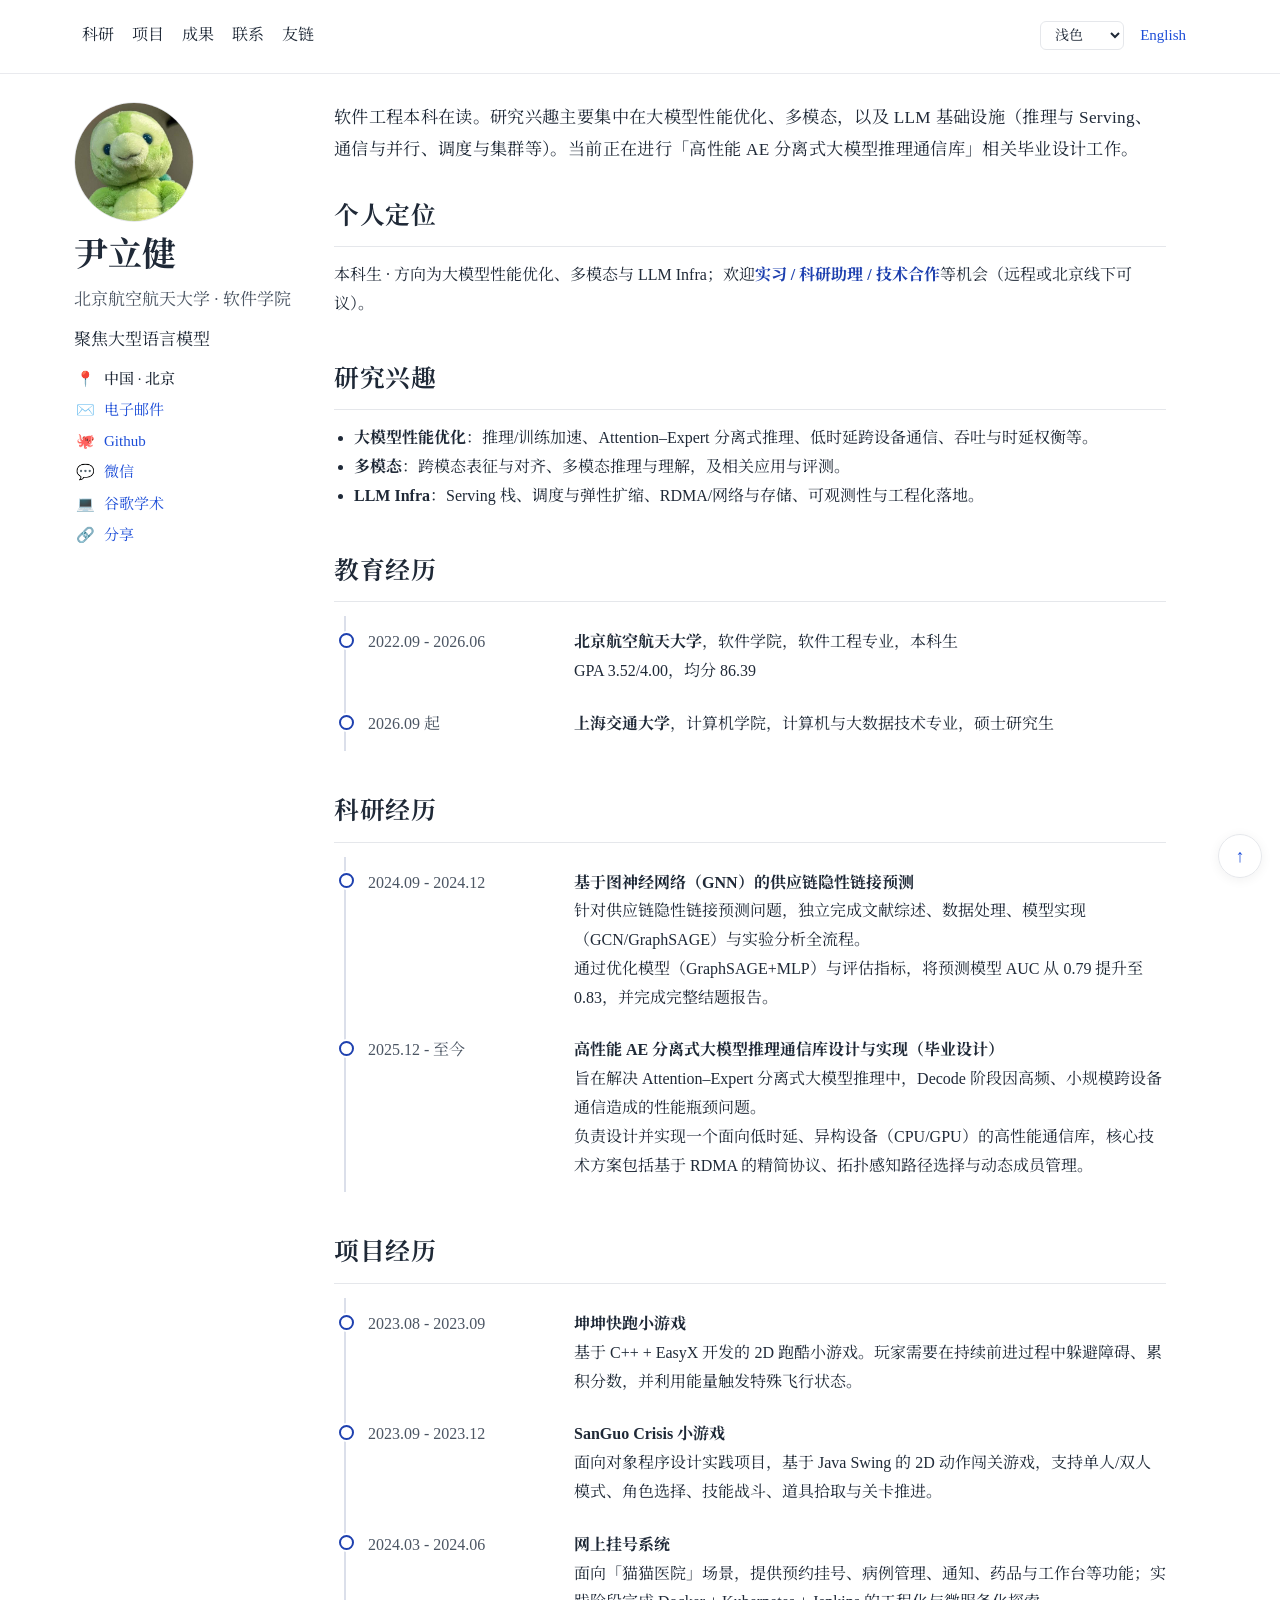
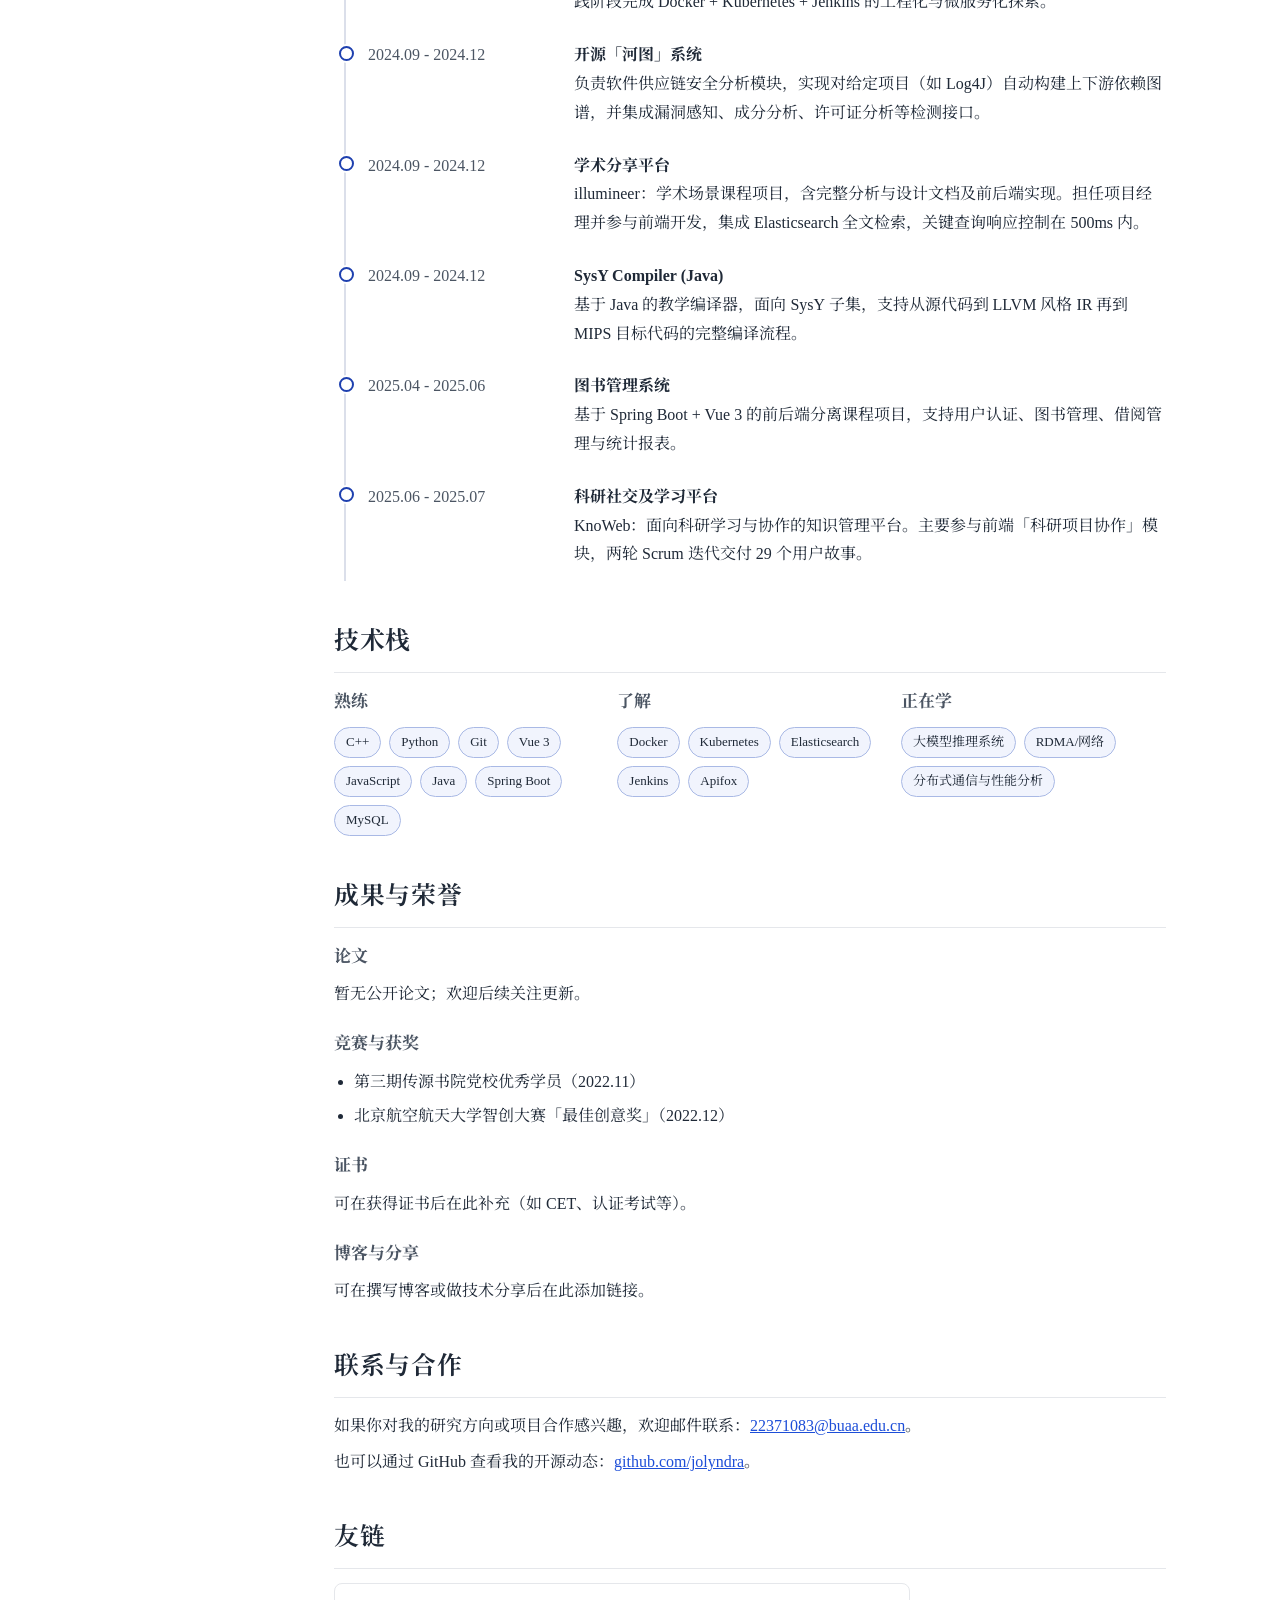
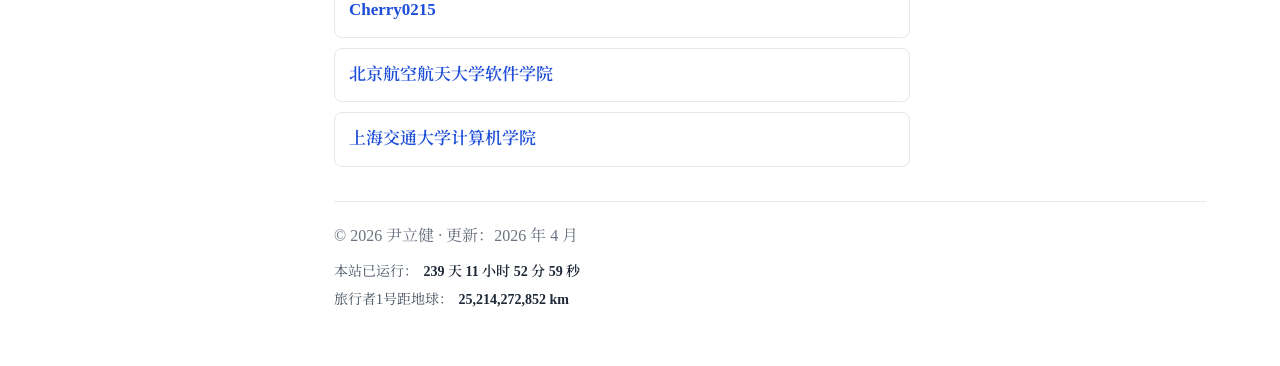
==== index.html @ 2c522f7e "hh" ====
﻿<!doctype html>
<html lang="zh-CN">
  <head>
    <meta charset="UTF-8" />
    <meta name="viewport" content="width=device-width, initial-scale=1.0" />
    <meta name="theme-color" content="#ffffff" id="meta-theme-color" />
    <meta
      name="description"
      content="北京航空航天大学软件学院本科生；研究方向为大模型性能优化、多模态与 LLM 基础设施（推理与 Serving、通信与并行等）。"
      id="meta-description"
    />
    <meta property="og:type" content="website" />
    <meta property="og:title" content="jolyndra · 尹立健" id="meta-og-title" />
    <meta
      property="og:description"
      content="北京航空航天大学软件学院本科生；研究方向为大模型性能优化、多模态与 LLM 基础设施（推理与 Serving、通信与并行等）。"
      id="meta-og-description"
    />
    <meta property="og:url" content="https://jolyndra.github.io/" id="meta-og-url" />
    <meta property="og:image" content="https://jolyndra.github.io/avatar.jpg" id="meta-og-image" />
    <meta property="og:locale" content="zh_CN" id="meta-og-locale" />
    <meta name="twitter:card" content="summary_large_image" />
    <meta name="twitter:title" content="jolyndra · 尹立健" id="meta-twitter-title" />
    <meta
      name="twitter:description"
      content="北京航空航天大学软件学院本科生；研究方向为大模型性能优化、多模态与 LLM 基础设施（推理与 Serving、通信与并行等）。"
      id="meta-twitter-description"
    />
    <meta name="twitter:image" content="https://jolyndra.github.io/avatar.jpg" id="meta-twitter-image" />
    <link rel="canonical" href="https://jolyndra.github.io/" id="link-canonical" />
    <title>jolyndra</title>
    <link rel="preconnect" href="https://fonts.googleapis.com" />
    <link rel="preconnect" href="https://fonts.gstatic.com" crossorigin />
    <link rel="preload" href="./avatar.jpg" as="image" fetchpriority="high" />
    <link rel="icon" href="./favicon.svg" type="image/svg+xml" sizes="any" />
    <link rel="icon" href="./avatar.jpg" type="image/jpeg" />
    <link rel="apple-touch-icon" href="./avatar.jpg" />
    <link
      rel="stylesheet"
      href="https://fonts.googleapis.com/css2?family=Noto+Serif+SC:wght@400;600;700&display=swap"
    />
    <link rel="stylesheet" href="./styles.css" />
    <script>
      try {
        var th = localStorage.getItem("theme");
        var PAL = ["sakura", "midnight", "amber"];
        if (PAL.indexOf(th) >= 0) {
          document.documentElement.setAttribute("data-palette", th);
        } else if (th === "dark") {
          document.documentElement.setAttribute("data-theme", "dark");
        } else if (th === "light") {
          /* 显式浅色 */
        } else if (th === null || th === "") {
          if (window.matchMedia("(prefers-color-scheme: dark)").matches) {
            document.documentElement.setAttribute("data-theme", "dark");
          }
        }
      } catch (e) {}
    </script>
  </head>
  <body
    data-site-base="https://jolyndra.github.io"
    data-plausible-domain=""
    data-site-launch="2026-04-11T00:00:00+08:00"
    data-voyager-ref-ms="1735689600000"
    data-voyager-ref-km="24180000000"
    data-voyager-rate-kms="17"
  >
    <a class="skip-link" href="#main-content" id="skip-link" data-i18n="a11y.skip_to_content">跳至主内容</a>
    <div class="top-nav-wrap">
      <div class="top-nav-inner">
        <header class="top-nav" role="navigation" aria-label="页面导航">
          <nav class="quick-nav" aria-label="快速跳转">
            <a href="#section-research" data-i18n="nav.research">科研</a>
            <a href="#section-projects" data-i18n="nav.projects">项目</a>
            <a href="#section-achievements" data-i18n="nav.achievements">成果</a>
            <a href="#contact" data-i18n="nav.contact">联系</a>
            <a href="#section-friends" data-i18n="nav.friends">友链</a>
          </nav>
          <div class="toolbar-cluster" role="toolbar" aria-label="站点设置">
            <select id="theme-select" class="toolbar-select" aria-label="主题">
              <option value="light" data-i18n="toolbar.theme_light">浅色</option>
              <option value="dark" data-i18n="toolbar.theme_dark">暗色</option>
              <option value="sakura" data-i18n="toolbar.theme_sakura">樱花粉</option>
              <option value="midnight" data-i18n="toolbar.theme_midnight">午夜蓝</option>
              <option value="amber" data-i18n="toolbar.theme_amber">琥珀</option>
            </select>
            <button type="button" class="toolbar-btn toolbar-btn-lang" id="lang-toggle" data-i18n="toolbar.lang_switch">English</button>
          </div>
        </header>
      </div>
    </div>

    <div class="container">
      <div class="page-layout">
        <aside class="sidebar" aria-label="个人信息">
          <img
            class="profile-avatar"
            src="./avatar.jpg"
            width="120"
            height="120"
            alt=""
            decoding="async"
            fetchpriority="high"
          />
          <div class="profile-body">
            <h1 class="profile-name" data-i18n="profile.name">尹立健</h1>
            <p class="profile-school" data-i18n="profile.school">北京航空航天大学 · 软件学院</p>
            <p class="profile-focus" data-i18n="profile.focus">聚焦大型语言模型</p>
            <ul class="profile-meta" aria-label="地址与联系方式">
              <li class="profile-meta-row">
                <span class="profile-meta-icon" aria-hidden="true">📍</span>
                <span class="profile-meta-value" data-i18n="profile.location">中国 · 北京</span>
              </li>
              <li class="profile-meta-row">
                <span class="profile-meta-icon" aria-hidden="true">✉️</span>
                <a class="profile-meta-value" href="mailto:22371083@buaa.edu.cn" data-i18n="link.email">电子邮件</a>
              </li>
              <li class="profile-meta-row">
                <span class="profile-meta-icon" aria-hidden="true">🐙</span>
                <a class="profile-meta-value" href="https://github.com/jolyndra" target="_blank" rel="noreferrer" data-i18n="link.github">Github</a>
              </li>
              <li class="profile-meta-row">
                <span class="profile-meta-icon" aria-hidden="true">💬</span>
                <button type="button" class="profile-meta-value profile-meta-btn" id="wechat-open" data-i18n="link.wechat">
                  微信
                </button>
              </li>
              <li class="profile-meta-row">
                <span class="profile-meta-icon" aria-hidden="true">💻</span>
                <a class="profile-meta-value" href="https://scholar.google.com" target="_blank" rel="noreferrer" data-i18n="link.scholar">谷歌学术</a>
              </li>
              <li class="profile-meta-row">
                <span class="profile-meta-icon" aria-hidden="true">🔗</span>
                <button type="button" class="profile-meta-value profile-meta-btn" id="share-open" data-i18n="link.share">
                  分享
                </button>
              </li>
            </ul>
          </div>
        </aside>

        <div class="content">
          <p class="intro" data-i18n="intro">软件工程本科在读。研究兴趣主要集中在大模型性能优化、多模态，以及 LLM 基础设施（推理与 Serving、通信与并行、调度与集群等）。当前正在进行「高性能 AE 分离式大模型推理通信库」相关毕业设计工作。</p>

          <main id="main-content" tabindex="-1">
            <section class="section-positioning" aria-labelledby="positioning-heading" id="section-positioning">
              <h2 id="positioning-heading" data-i18n="sec.positioning">个人定位</h2>
              <p class="positioning-line" data-i18n-html="positioning.line">本科生 · 方向为大模型性能优化、多模态与 LLM Infra；欢迎<strong>实习 / 科研助理 / 技术合作</strong>等机会（远程或北京线下可议）。</p>
            </section>

            <section id="section-interests">
              <h2 data-i18n="sec.interests">研究兴趣</h2>
              <ul>
                <li data-i18n-html="interest.1"><strong>大模型性能优化</strong>：推理/训练加速、Attention–Expert 分离式推理、低时延跨设备通信、吞吐与时延权衡等。</li>
                <li data-i18n-html="interest.2"><strong>多模态</strong>：跨模态表征与对齐、多模态推理与理解，及相关应用与评测。</li>
                <li data-i18n-html="interest.3"><strong>LLM Infra</strong>：Serving 栈、调度与弹性扩缩、RDMA/网络与存储、可观测性与工程化落地。</li>
              </ul>
            </section>

            <section id="section-education">
              <h2 data-i18n="sec.education">教育经历</h2>
              <ul class="timeline">
                <li>
                  <span class="time" data-i18n="time.edu">2022.09 - 2026.06</span>
                  <div data-i18n-html="edu.1"><strong>北京航空航天大学</strong>，软件学院，软件工程专业，本科生<br />GPA 3.52/4.00，均分 86.39</div>
                </li>
                <li>
                  <span class="time" data-i18n="time.edu2">2026.09 起</span>
                  <div data-i18n-html="edu.2"><strong>上海交通大学</strong>，计算机学院，计算机与大数据技术专业，硕士研究生</div>
                </li>
              </ul>
            </section>

            <section id="section-research">
              <h2 data-i18n="sec.research">科研经历</h2>
              <ul class="timeline">
                <li>
                  <span class="time" data-i18n="time.r1">2024.09 - 2024.12</span>
                  <div data-i18n-html="res.1"><strong>基于图神经网络（GNN）的供应链隐性链接预测</strong><br />针对供应链隐性链接预测问题，独立完成文献综述、数据处理、模型实现（GCN/GraphSAGE）与实验分析全流程。<br />通过优化模型（GraphSAGE+MLP）与评估指标，将预测模型 AUC 从 0.79 提升至 0.83，并完成完整结题报告。</div>
                </li>
                <li>
                  <span class="time" data-i18n="time.r2">2025.12 - 至今</span>
                  <div data-i18n-html="res.2"><strong>高性能 AE 分离式大模型推理通信库设计与实现（毕业设计）</strong><br />旨在解决 Attention–Expert 分离式大模型推理中，Decode 阶段因高频、小规模跨设备通信造成的性能瓶颈问题。<br />负责设计并实现一个面向低时延、异构设备（CPU/GPU）的高性能通信库，核心技术方案包括基于 RDMA 的精简协议、拓扑感知路径选择与动态成员管理。</div>
                </li>
              </ul>
            </section>

            <section id="section-projects">
              <h2 data-i18n="sec.projects">项目经历</h2>
              <ul class="timeline">
                <li><span class="time" data-i18n="time.p1">2023.08 - 2023.09</span><div data-i18n-html="proj.1"><strong>坤坤快跑小游戏</strong><br />基于 C++ + EasyX 开发的 2D 跑酷小游戏。玩家需要在持续前进过程中躲避障碍、累积分数，并利用能量触发特殊飞行状态。</div></li>
                <li><span class="time" data-i18n="time.p2">2023.09 - 2023.12</span><div data-i18n-html="proj.2"><strong>SanGuo Crisis 小游戏</strong><br />面向对象程序设计实践项目，基于 Java Swing 的 2D 动作闯关游戏，支持单人/双人模式、角色选择、技能战斗、道具拾取与关卡推进。</div></li>
                <li><span class="time" data-i18n="time.p3">2024.03 - 2024.06</span><div data-i18n-html="proj.3"><strong>网上挂号系统</strong><br />面向「猫猫医院」场景，提供预约挂号、病例管理、通知、药品与工作台等功能；实践阶段完成 Docker + Kubernetes + Jenkins 的工程化与微服务化探索。</div></li>
                <li><span class="time" data-i18n="time.p4">2024.09 - 2024.12</span><div data-i18n-html="proj.4"><strong>开源「河图」系统</strong><br />负责软件供应链安全分析模块，实现对给定项目（如 Log4J）自动构建上下游依赖图谱，并集成漏洞感知、成分分析、许可证分析等检测接口。</div></li>
                <li><span class="time" data-i18n="time.p5">2024.09 - 2024.12</span><div data-i18n-html="proj.5"><strong>学术分享平台</strong><br />illumineer：学术场景课程项目，含完整分析与设计文档及前后端实现。担任项目经理并参与前端开发，集成 Elasticsearch 全文检索，关键查询响应控制在 500ms 内。</div></li>
                <li><span class="time" data-i18n="time.p6">2024.09 - 2024.12</span><div data-i18n-html="proj.6"><strong>SysY Compiler (Java)</strong><br />基于 Java 的教学编译器，面向 SysY 子集，支持从源代码到 LLVM 风格 IR 再到 MIPS 目标代码的完整编译流程。</div></li>
                <li><span class="time" data-i18n="time.p7">2025.04 - 2025.06</span><div data-i18n-html="proj.7"><strong>图书管理系统</strong><br />基于 Spring Boot + Vue 3 的前后端分离课程项目，支持用户认证、图书管理、借阅管理与统计报表。</div></li>
                <li><span class="time" data-i18n="time.p8">2025.06 - 2025.07</span><div data-i18n-html="proj.8"><strong>科研社交及学习平台</strong><br />KnoWeb：面向科研学习与协作的知识管理平台。主要参与前端「科研项目协作」模块，两轮 Scrum 迭代交付 29 个用户故事。</div></li>
              </ul>
            </section>

            <section class="section-skills" id="section-skills">
              <h2 data-i18n="sec.skills">技术栈</h2>
              <div class="skill-groups">
                <div class="skill-group"><h3 data-i18n="skill.tier.proficient">熟练</h3><p class="skill-items" data-i18n="skill.proficient">C++、Python、Git、Vue 3、JavaScript、Java、Spring Boot、MySQL</p></div>
                <div class="skill-group"><h3 data-i18n="skill.tier.familiar">了解</h3><p class="skill-items" data-i18n="skill.familiar">Docker、Kubernetes、Elasticsearch、Jenkins、Apifox</p></div>
                <div class="skill-group"><h3 data-i18n="skill.tier.learning">正在学</h3><p class="skill-items" data-i18n="skill.learning">大模型推理系统、RDMA/网络、分布式通信与性能分析</p></div>
              </div>
            </section>

            <section class="section-achievements" id="section-achievements">
              <h2 data-i18n="sec.achievements">成果与荣誉</h2>
              <div class="ach-block"><h3 data-i18n="ach.sub.papers">论文</h3><p data-i18n="ach.papers">暂无公开论文；欢迎后续关注更新。</p></div>
              <div class="ach-block">
                <h3 data-i18n="ach.sub.awards">竞赛与获奖</h3>
                <ul class="ach-list">
                  <li data-i18n="ach.award.1">第三期传源书院党校优秀学员（2022.11）</li>
                  <li data-i18n="ach.award.2">北京航空航天大学智创大赛「最佳创意奖」（2022.12）</li>
                </ul>
              </div>
              <div class="ach-block"><h3 data-i18n="ach.sub.certs">证书</h3><p data-i18n="ach.certs">可在获得证书后在此补充（如 CET、认证考试等）。</p></div>
              <div class="ach-block"><h3 data-i18n="ach.sub.more">博客与分享</h3><p data-i18n="ach.more">可在撰写博客或做技术分享后在此添加链接。</p></div>
            </section>

            <section id="contact">
              <h2 data-i18n="sec.contact">联系与合作</h2>
              <p data-i18n-html="contact.1">如果你对我的研究方向或项目合作感兴趣，欢迎邮件联系：<a href="mailto:22371083@buaa.edu.cn">22371083@buaa.edu.cn</a>。</p>
              <p data-i18n-html="contact.2">也可以通过 GitHub 查看我的开源动态：<a href="https://github.com/jolyndra" target="_blank" rel="noreferrer">github.com/jolyndra</a>。</p>
            </section>

            <section id="section-friends" class="section-friends" aria-labelledby="friends-heading">
              <h2 id="friends-heading" data-i18n="sec.friends">友链</h2>
              <ul class="friend-links">
                <li>
                  <a
                    class="friend-card"
                    href="https://github.com/Cherrybo0215"
                    target="_blank"
                    rel="noopener noreferrer"
                  >
                    <span class="friend-card-name" data-i18n="friend.cherry.name">Cherry0215</span>
                  </a>
                </li>
                <li>
                  <a
                    class="friend-card"
                    href="https://soft.buaa.edu.cn/"
                    target="_blank"
                    rel="noopener noreferrer"
                  >
                    <span class="friend-card-name" data-i18n="friend.buaa_soft.name">北京航空航天大学软件学院</span>
                  </a>
                </li>
                <li>
                  <a
                    class="friend-card"
                    href="https://www.cs.sjtu.edu.cn/"
                    target="_blank"
                    rel="noopener noreferrer"
                  >
                    <span class="friend-card-name" data-i18n="friend.sjtu_cs.name">上海交通大学计算机学院</span>
                  </a>
                </li>
              </ul>
            </section>
          </main>

          <footer>
            <p>© <span id="year"></span> <span class="footer-meta" data-i18n-html="footer.rights">尹立健 · 更新：2026 年 4 月</span></p>
            <p class="site-stats" aria-label="站点统计">
              <span class="site-stats-line">
                <span data-i18n="stats.uptime_label">本站已运行</span>
                <strong id="stat-uptime">—</strong>
              </span>
            </p>
            <p class="site-stats site-stats--voyager" aria-label="旅行者1号距离">
              <span class="site-stats-line">
                <span data-i18n="stats.voyager_label">旅行者1号距地球：</span>
                <strong id="stat-voyager">—</strong>
              </span>
            </p>
          </footer>
        </div>
      </div>
    </div>

    <dialog class="share-image-dialog" id="share-image-dialog" aria-labelledby="share-image-dialog-title">
      <div class="share-image-dialog-inner">
        <h2 id="share-image-dialog-title" class="share-image-dialog-title" data-i18n="share.modal_title">分享</h2>
        <p class="share-image-loading" id="share-image-loading" data-i18n="share.generating">正在生成图片…</p>
        <img id="share-image-preview" class="share-image-preview" alt="" width="900" height="520" hidden />
        <canvas id="share-image-canvas" width="900" height="520" hidden aria-hidden="true"></canvas>
        <p class="share-image-error" id="share-image-error" role="alert" hidden></p>
        <div class="share-image-actions" id="share-image-actions" hidden>
          <button type="button" class="share-image-btn share-image-btn-primary" id="share-image-save" data-i18n="share.save_png">
            保存 PNG
          </button>
          <button type="button" class="share-image-btn" id="share-image-copy-link" data-i18n="share.copy">复制网址</button>
        </div>
        <p class="share-image-feedback" id="share-image-copy-feedback" role="status" aria-live="polite" hidden></p>
        <button type="button" class="wechat-dialog-close" id="share-image-close" data-i18n="wechat.close">关闭</button>
      </div>
    </dialog>

    <dialog class="wechat-dialog" id="wechat-dialog" aria-labelledby="wechat-dialog-title">
      <div class="wechat-dialog-inner">
        <h2 id="wechat-dialog-title" class="wechat-dialog-title" data-i18n="wechat.modal_title">微信二维码</h2>
        <img src="./weixin.jpg" alt="" class="wechat-dialog-qr" width="280" height="280" decoding="async" />
        <p class="wechat-dialog-hint" data-i18n="wechat.modal_hint">扫一扫，添加我为好友。</p>
        <button type="button" class="wechat-dialog-close" id="wechat-dialog-close" data-i18n="wechat.close">关闭</button>
      </div>
    </dialog>

    <button type="button" class="back-to-top" id="back-to-top" aria-label="回到顶部" hidden></button>

    <script src="./i18n.js"></script>
    <script src="./script.js"></script>
  </body>
</html>
---- styles.css ----
﻿* { box-sizing: border-box; }

:root {
  --bg: #ffffff;
  --text: #1f2937;
  --muted: #4b5563;
  --faint: #6b7280;
  --border: #e5e7eb;
  --link: #1d4ed8;
  --accent: #1e40af;
  /* 侧栏 sticky 时停在导航下方（略大于导航实际高度，避免贴太紧被挡） */
  --sticky-nav-offset: 80px;
  /* 锚点跳转时预留导航高度（与侧栏偏移分开，避免移动端侧栏 static 时锚点被挡） */
  --anchor-scroll-margin: calc(var(--sticky-nav-offset) + 12px);
}

html[data-theme="dark"] {
  --bg: #0f1419;
  --text: #e5e7eb;
  --muted: #9ca3af;
  --faint: #9ca3af;
  --border: #374151;
  --link: #60a5fa;
  --accent: #93c5fd;
}

html {
  scroll-behavior: smooth;
}

@media (prefers-reduced-motion: reduce) {
  html {
    scroll-behavior: auto;
  }
}

body {
  margin: 0;
  color: var(--text);
  background: var(--bg);
  font-family: "Times New Roman", "Noto Serif SC", "Songti SC", serif;
  line-height: 1.8;
}

html[lang="en"] body {
  font-family: Georgia, "Palatino Linotype", "Book Antiqua", Palatino, "Times New Roman", serif;
}

.container {
  max-width: 1180px;
  margin: 0 auto;
  /* 与顶栏拉开一点距离，侧栏头像整体下移 */
  padding: 28px 24px 54px;
}

.top-nav-wrap {
  position: sticky;
  top: 0;
  z-index: 40;
  width: 100%;
  border-bottom: 1px solid color-mix(in srgb, var(--border) 85%, transparent);
  background: var(--bg);
}

@supports (backdrop-filter: blur(8px)) or (-webkit-backdrop-filter: blur(8px)) {
  .top-nav-wrap {
    background: color-mix(in srgb, var(--bg) 78%, transparent);
    backdrop-filter: saturate(140%) blur(14px);
    -webkit-backdrop-filter: saturate(140%) blur(14px);
  }

  html[data-theme="dark"] .top-nav-wrap {
    background: color-mix(in srgb, var(--bg) 82%, transparent);
  }
}

.top-nav-inner {
  max-width: 1180px;
  margin: 0 auto;
  padding: 16px 32px 18px;
}

.top-nav {
  display: flex;
  justify-content: space-between;
  align-items: center;
  gap: 16px;
}

.quick-nav {
  display: flex;
  flex-wrap: wrap;
  align-items: center;
  gap: 4px 18px;
}

.quick-nav a {
  color: var(--text);
  font-size: 16px;
  text-decoration: none;
  padding: 4px 0;
  border-bottom: 1px solid transparent;
}

.quick-nav a:hover {
  color: var(--link);
  border-bottom-color: var(--link);
}

.quick-nav a.is-active {
  color: var(--link);
  border-bottom-color: var(--link);
  font-weight: 600;
}

.quick-nav a:focus-visible {
  outline: 2px solid var(--link);
  outline-offset: 4px;
  border-radius: 2px;
}

.toolbar-cluster {
  display: inline-flex;
  align-items: center;
  gap: 4px;
  padding: 0;
  border: none;
  background: transparent;
}

.toolbar-btn {
  border: none;
  background: transparent;
  color: var(--link);
  padding: 6px 12px;
  font: inherit;
  font-size: 15px;
  cursor: pointer;
}

.toolbar-btn:hover {
  text-decoration: underline;
}

.toolbar-btn:focus-visible {
  outline: 2px solid var(--link);
  outline-offset: 3px;
}

.toolbar-select {
  border: 1px solid var(--border);
  border-radius: 6px;
  background: var(--bg);
  color: var(--text);
  padding: 5px 10px;
  font: inherit;
  font-size: 14px;
  line-height: 1.3;
  cursor: pointer;
  max-width: 11em;
}

.toolbar-select:hover {
  border-color: var(--link);
}

.toolbar-select:focus-visible {
  outline: 2px solid var(--link);
  outline-offset: 3px;
}

.content a:focus-visible {
  outline: 2px solid var(--link);
  outline-offset: 3px;
  border-radius: 2px;
}

.page-layout { display: grid; grid-template-columns: 220px minmax(0,1fr); gap: 40px; align-items: start; }
.sidebar {
  position: sticky;
  top: var(--sticky-nav-offset);
  display: flex;
  flex-direction: column;
  align-items: flex-start;
  gap: 12px;
}

.profile-avatar {
  width: 120px;
  height: 120px;
  border-radius: 50%;
  object-fit: cover;
  border: 1px solid var(--border);
}

.profile-name { margin: 0; font-size: 34px; line-height: 1.25; }
.profile-school { margin: 8px 0 0; color: var(--muted); font-size: 17px; }
.profile-focus { margin: 10px 0 0; font-size: 17px; }

.profile-meta {
  list-style: none;
  margin: 12px 0 0;
  padding: 0;
  width: 100%;
  display: flex;
  flex-direction: column;
  gap: 8px;
}

.profile-meta-row {
  display: grid;
  grid-template-columns: 22px minmax(0, 1fr);
  align-items: start;
  gap: 8px;
  font-size: 15px;
  line-height: 1.55;
}

.profile-meta-icon {
  display: block;
  width: 22px;
  text-align: center;
  font-size: 15px;
  line-height: 1.55;
  user-select: none;
}

.profile-meta-value {
  color: var(--link);
  text-decoration: none;
  word-break: break-word;
}

a.profile-meta-value:hover {
  text-decoration: underline;
}

button.profile-meta-btn.profile-meta-value {
  background: none;
  border: none;
  padding: 0;
  margin: 0;
  font: inherit;
  cursor: pointer;
  text-align: left;
  color: var(--link);
}

button.profile-meta-btn.profile-meta-value:hover {
  text-decoration: underline;
}

button.profile-meta-btn.profile-meta-value:focus-visible {
  outline: 2px solid var(--link);
  outline-offset: 3px;
  border-radius: 2px;
}

span.profile-meta-value {
  color: var(--text);
  font-weight: 500;
}

.content > .intro {
  margin-top: 0;
  font-size: 1.075rem;
  line-height: 1.85;
  max-width: 52rem;
  letter-spacing: 0.02em;
}

main {
  max-width: 52rem;
}

h2 {
  margin-top: 38px;
  margin-bottom: 14px;
  font-size: 1.55rem;
  font-weight: 650;
  letter-spacing: 0.03em;
  border-bottom: 1px solid var(--border);
  padding-bottom: 8px;
}

main section:first-child h2 {
  margin-top: 28px;
}

h3 { margin: 0 0 6px; color: var(--muted); font-size: 17px; }
p { margin: 8px 0 0; }
a { color: var(--link); }
main section { scroll-margin-top: var(--anchor-scroll-margin); }

#main-content:focus {
  outline: none;
}

#main-content:focus-visible {
  outline: 2px solid var(--link);
  outline-offset: 6px;
  border-radius: 2px;
}
.positioning-line strong { color: var(--accent); }

ul { margin: 0; padding-left: 20px; }
.timeline {
  list-style: none;
  padding-left: 0;
  margin: 0 0 0 10px;
  border-left: 2px solid color-mix(in srgb, var(--border) 95%, var(--link));
}

.timeline li {
  display: grid;
  grid-template-columns: 190px 1fr;
  gap: 16px;
  padding: 12px 0 12px 22px;
  position: relative;
}

.timeline li::before {
  content: "";
  position: absolute;
  left: -7px;
  top: 1.35em;
  width: 11px;
  height: 11px;
  margin-top: -5px;
  border-radius: 50%;
  background: var(--bg);
  border: 2px solid var(--accent);
  box-shadow: 0 0 0 2px var(--bg);
}

.time { color: var(--muted); white-space: nowrap; }

.skill-groups { display: grid; gap: 18px; }
@media (min-width: 640px) { .skill-groups { grid-template-columns: repeat(3, minmax(0, 1fr)); } }

.skill-items {
  margin: 10px 0 0;
  display: flex;
  flex-wrap: wrap;
  gap: 8px;
  align-items: center;
}

.skill-pill {
  display: inline-block;
  padding: 5px 11px;
  border-radius: 999px;
  font-size: 13px;
  line-height: 1.45;
  border: 1px solid color-mix(in srgb, var(--border) 70%, var(--link));
  background: color-mix(in srgb, var(--bg) 94%, var(--link));
  color: var(--text);
}

.section-achievements .ach-block + .ach-block { margin-top: 20px; }

.ach-list {
  margin: 8px 0 0;
  padding-left: 1.25em;
  color: var(--text);
}

.ach-list li {
  margin: 6px 0 0;
}

.ach-list li:first-child {
  margin-top: 0;
}

.friend-links {
  list-style: none;
  margin: 0;
  padding: 0;
}

.friend-links > li + li {
  margin-top: 10px;
}

.friend-card {
  display: block;
  max-width: 36rem;
  padding: 12px 14px;
  border: 1px solid var(--border);
  border-radius: 8px;
  text-decoration: none;
  color: inherit;
  background: var(--bg);
  transition: border-color 0.15s ease, box-shadow 0.15s ease;
}

.friend-card:hover {
  border-color: var(--link);
  box-shadow: 0 1px 0 rgba(0, 0, 0, 0.04);
}

html[data-theme="dark"] .friend-card:hover {
  box-shadow: 0 1px 0 rgba(255, 255, 255, 0.06);
}

.friend-card-name {
  font-weight: 600;
  font-size: 17px;
  line-height: 1.35;
  color: var(--link);
}

.friend-card:hover .friend-card-name {
  text-decoration: underline;
}

.friend-card:focus-visible {
  outline: 2px solid var(--link);
  outline-offset: 3px;
}

footer { margin-top: 34px; padding-top: 12px; border-top: 1px solid var(--border); color: var(--faint); }

.site-stats {
  margin: 10px 0 0;
  font-size: 14px;
  line-height: 1.6;
  color: var(--muted);
}

.site-stats--voyager {
  margin-top: 6px;
}

.site-stats-line {
  display: inline;
}

.site-stats-line strong {
  color: var(--text);
  font-weight: 600;
  margin-left: 2px;
}

.site-stats-sep {
  margin: 0 8px;
  opacity: 0.45;
}

.site-stats-note {
  margin: 8px 0 0;
  font-size: 12px;
  line-height: 1.5;
  color: var(--faint);
  max-width: 52em;
}

@media (max-width: 720px) {
  :root {
    --sticky-nav-offset: 0px;
    --anchor-scroll-margin: 104px;
  }

  .container { padding: 22px 16px 40px; }
  .top-nav-inner { padding: 14px 18px 16px; }
  .top-nav { flex-wrap: wrap; align-items: flex-start; }
  .quick-nav { gap: 4px 14px; }
  .page-layout { grid-template-columns: 1fr; gap: 28px; }
  .sidebar { position: static; flex-direction: row; gap: 16px; flex-wrap: wrap; align-items: flex-start; }
  .profile-body { flex: 1; min-width: 0; }
  .profile-avatar { width: 96px; height: 96px; }
  .profile-name { font-size: 28px; }
  .profile-school, .profile-focus { font-size: 16px; }
  .profile-meta { font-size: 14px; }
  .profile-meta-row { font-size: 14px; }
  .timeline { margin-left: 6px; }
  .timeline li { grid-template-columns: 1fr; gap: 4px; padding-left: 18px; }
  .timeline li::before { left: -6px; }
  .skill-groups { grid-template-columns: 1fr; }
}

/* 导航栏主题：樱花粉 / 午夜蓝 / 琥珀（与浅色默认、暗色并列；微调 --bg / --link / --accent） */
html[data-palette="sakura"]:not([data-theme="dark"]) {
  --bg: #fff5f7;
  --link: #be185d;
  --accent: #9d174d;
}

html[data-palette="sakura"][data-theme="dark"] {
  --bg: #161018;
  --link: #f472b6;
  --accent: #fbcfe8;
}

html[data-palette="midnight"]:not([data-theme="dark"]) {
  --bg: #eef6ff;
  --link: #1e40af;
  --accent: #1e3a8a;
}

html[data-palette="midnight"][data-theme="dark"] {
  --bg: #0b1424;
  --link: #7dd3fc;
  --accent: #38bdf8;
}

html[data-palette="amber"]:not([data-theme="dark"]) {
  --bg: #fffbeb;
  --link: #b45309;
  --accent: #92400e;
}

html[data-palette="amber"][data-theme="dark"] {
  --bg: #15120e;
  --link: #fcd34d;
  --accent: #fbbf24;
}

/* 无障碍：跳至主内容 */
.skip-link {
  position: absolute;
  left: 16px;
  top: -120px;
  z-index: 10001;
  padding: 10px 16px;
  border-radius: 6px;
  font-size: 15px;
  font-weight: 600;
  text-decoration: none;
  color: var(--bg);
  background: var(--link);
  box-shadow: 0 2px 12px rgba(0, 0, 0, 0.12);
  transition: top 0.18s ease;
}

.skip-link:focus {
  outline: none;
}

.skip-link:focus-visible {
  top: 16px;
  outline: 3px solid var(--accent);
  outline-offset: 3px;
}

@media (prefers-reduced-motion: reduce) {
  .skip-link {
    transition: none;
  }
}

/* 回到顶部（由脚本在滚动后显示） */
.back-to-top {
  position: fixed;
  right: max(18px, env(safe-area-inset-right, 0px));
  bottom: max(22px, env(safe-area-inset-bottom, 0px));
  z-index: 38;
  display: flex;
  align-items: center;
  justify-content: center;
  width: 44px;
  height: 44px;
  padding: 0;
  border: 1px solid var(--border);
  border-radius: 50%;
  background: color-mix(in srgb, var(--bg) 88%, transparent);
  color: var(--link);
  cursor: pointer;
  box-shadow: 0 2px 12px rgba(0, 0, 0, 0.06);
}

.back-to-top::before {
  content: "↑";
  font-size: 18px;
  line-height: 1;
}

html[data-theme="dark"] .back-to-top {
  box-shadow: 0 2px 14px rgba(0, 0, 0, 0.35);
}

@supports (backdrop-filter: blur(6px)) or (-webkit-backdrop-filter: blur(6px)) {
  .back-to-top {
    backdrop-filter: blur(10px);
    -webkit-backdrop-filter: blur(10px);
  }
}

.back-to-top:hover {
  border-color: var(--link);
}

.back-to-top:focus-visible {
  outline: 2px solid var(--link);
  outline-offset: 3px;
}

@media (prefers-reduced-motion: reduce) {
  .back-to-top {
    transition: none;
  }
}

/* 微信二维码弹窗（原生 dialog） */
.wechat-dialog {
  max-width: calc(100vw - 32px);
  padding: 0;
  border: 1px solid var(--border);
  border-radius: 12px;
  background: var(--bg);
  color: var(--text);
  box-shadow: 0 18px 48px rgba(0, 0, 0, 0.18);
}

.wechat-dialog::backdrop {
  background: rgba(15, 20, 25, 0.45);
  backdrop-filter: blur(4px);
  -webkit-backdrop-filter: blur(4px);
}

.wechat-dialog-inner {
  padding: 20px 22px 18px;
  display: flex;
  flex-direction: column;
  align-items: center;
  gap: 12px;
  text-align: center;
}

.wechat-dialog-title {
  margin: 0;
  font-size: 1.2rem;
  font-weight: 650;
}

.wechat-dialog-qr {
  display: block;
  width: min(280px, 78vw);
  height: auto;
  border-radius: 8px;
  border: 1px solid var(--border);
}

.wechat-dialog-hint {
  margin: 0;
  font-size: 14px;
  color: var(--muted);
}

.wechat-dialog-close {
  margin-top: 4px;
  padding: 8px 20px;
  border-radius: 8px;
  border: 1px solid var(--border);
  background: var(--bg);
  color: var(--link);
  font: inherit;
  font-size: 15px;
  cursor: pointer;
}

.wechat-dialog-close:hover {
  border-color: var(--link);
}

.wechat-dialog-close:focus-visible {
  outline: 2px solid var(--link);
  outline-offset: 2px;
}

/* 生成分享图弹窗 */
.share-image-dialog {
  max-width: calc(100vw - 24px);
  width: min(520px, 100vw - 24px);
  padding: 0;
  border: 1px solid var(--border);
  border-radius: 14px;
  background: var(--bg);
  color: var(--text);
  box-shadow: 0 22px 56px rgba(0, 0, 0, 0.2);
}

.share-image-dialog::backdrop {
  background: rgba(15, 20, 25, 0.45);
  backdrop-filter: blur(4px);
  -webkit-backdrop-filter: blur(4px);
}

.share-image-dialog-inner {
  padding: 18px 20px 16px;
  display: flex;
  flex-direction: column;
  align-items: center;
  gap: 12px;
}

.share-image-dialog-title {
  margin: 0;
  font-size: 1.15rem;
  font-weight: 650;
  text-align: center;
}

.share-image-loading {
  margin: 0;
  width: 100%;
  text-align: center;
  color: var(--muted);
  font-size: 14px;
}

.share-image-preview {
  display: block;
  align-self: stretch;
  width: 100%;
  max-width: 100%;
  height: auto;
  border-radius: 10px;
  border: 1px solid var(--border);
}

.share-image-actions {
  display: flex;
  flex-wrap: wrap;
  gap: 10px;
  justify-content: center;
  width: 100%;
}

.share-image-btn {
  padding: 8px 16px;
  border-radius: 8px;
  border: 1px solid var(--border);
  background: var(--bg);
  color: var(--link);
  font: inherit;
  font-size: 14px;
  cursor: pointer;
}

.share-image-btn-primary {
  background: color-mix(in srgb, var(--link) 14%, var(--bg));
  border-color: color-mix(in srgb, var(--link) 40%, var(--border));
  font-weight: 600;
}

.share-image-btn:hover {
  border-color: var(--link);
}

.share-image-btn:focus-visible {
  outline: 2px solid var(--link);
  outline-offset: 2px;
}

.share-image-feedback {
  margin: 0;
  width: 100%;
  font-size: 13px;
  color: var(--accent);
  text-align: center;
}

.share-image-error {
  margin: 0;
  width: 100%;
  font-size: 13px;
  color: #b91c1c;
  text-align: center;
}

html[data-theme="dark"] .share-image-error {
  color: #fca5a5;
}
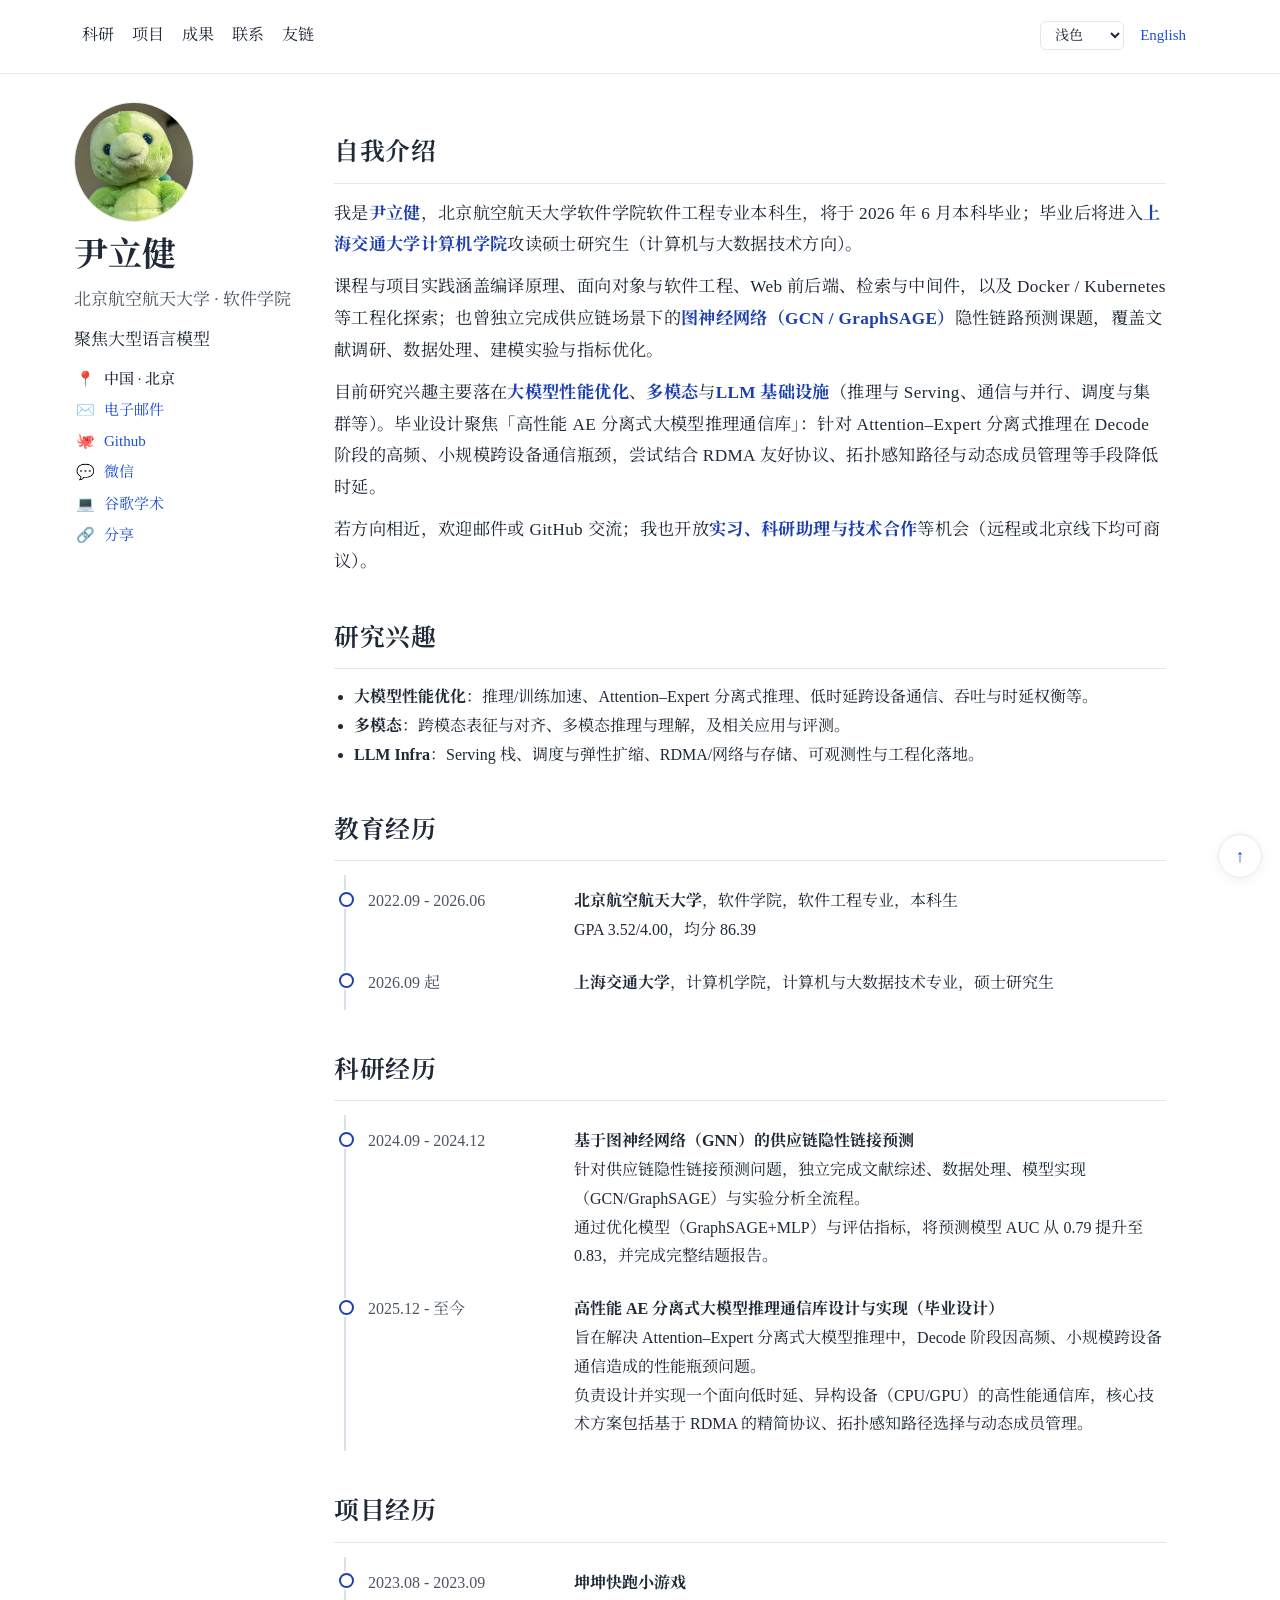
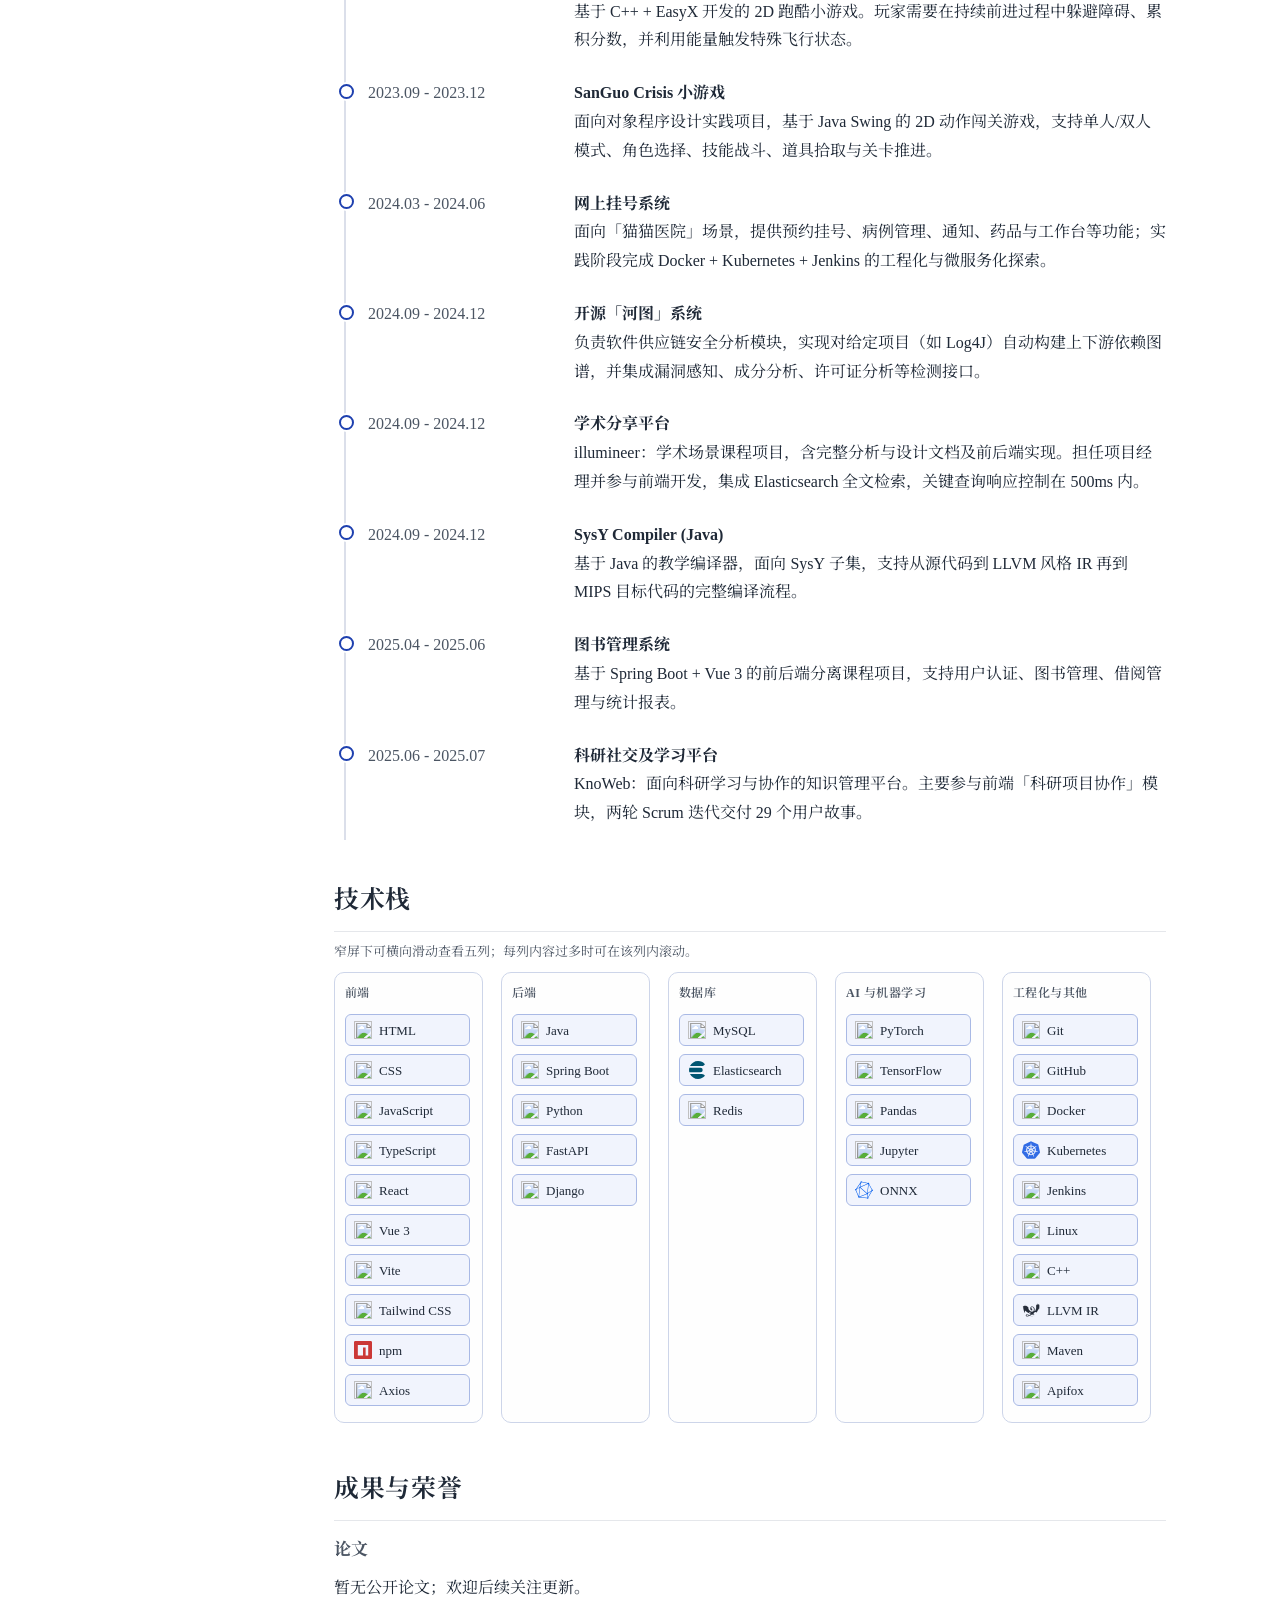
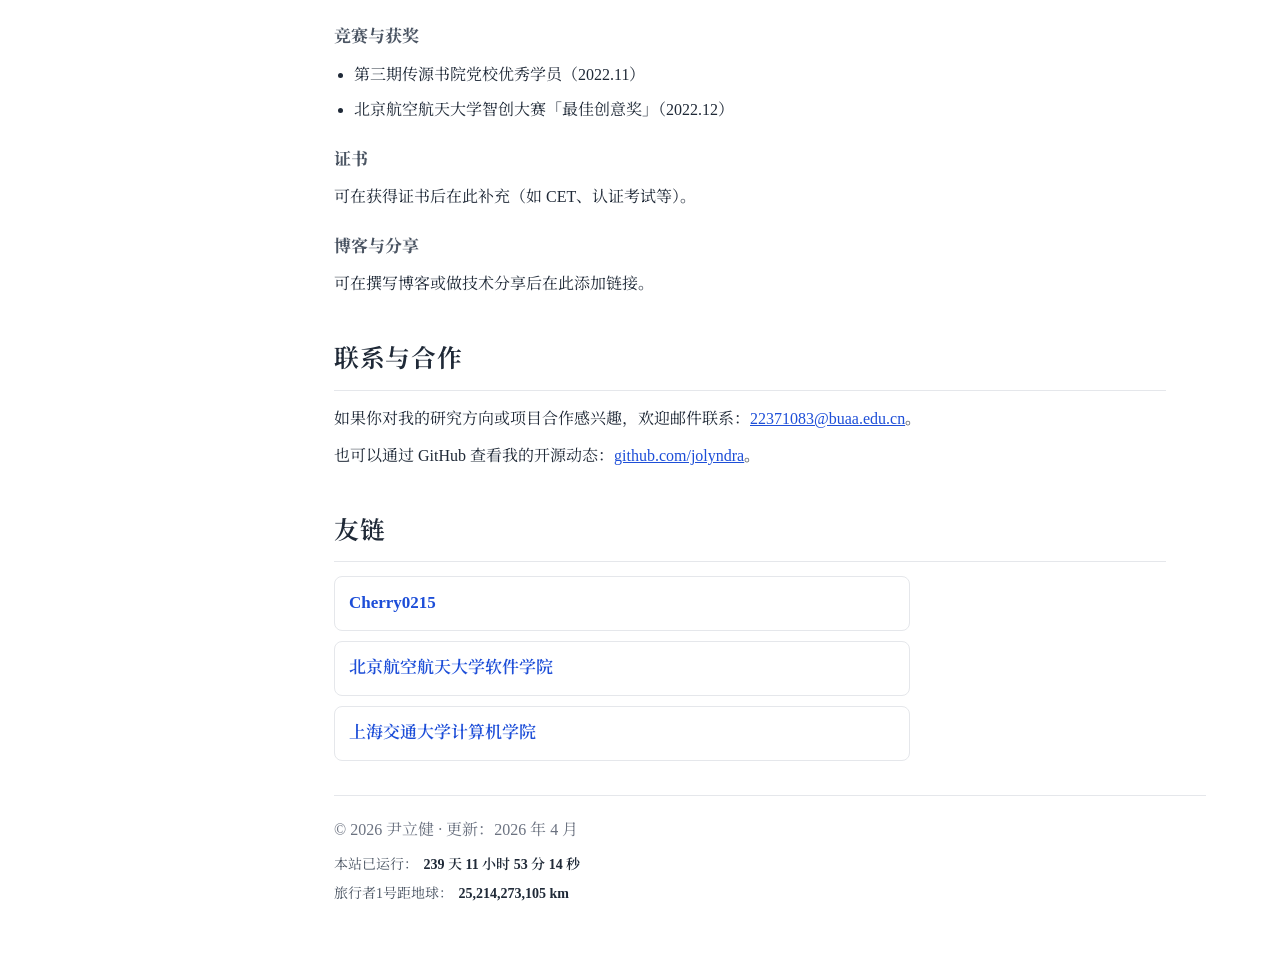
==== commit 601a9a14: "hh" ====
--- a/index.html
+++ b/index.html
@@ -141,12 +141,18 @@
         </aside>
 
         <div class="content">
-          <p class="intro" data-i18n="intro">软件工程本科在读。研究兴趣主要集中在大模型性能优化、多模态，以及 LLM 基础设施（推理与 Serving、通信与并行、调度与集群等）。当前正在进行「高性能 AE 分离式大模型推理通信库」相关毕业设计工作。</p>
-
           <main id="main-content" tabindex="-1">
-            <section class="section-positioning" aria-labelledby="positioning-heading" id="section-positioning">
-              <h2 id="positioning-heading" data-i18n="sec.positioning">个人定位</h2>
-              <p class="positioning-line" data-i18n-html="positioning.line">本科生 · 方向为大模型性能优化、多模态与 LLM Infra；欢迎<strong>实习 / 科研助理 / 技术合作</strong>等机会（远程或北京线下可议）。</p>
+            <section class="section-about" aria-labelledby="about-heading" id="section-about">
+              <h2 id="about-heading" data-i18n="sec.about">自我介绍</h2>
+              <div class="about-body" data-i18n-html="about.body">
+                <p>
+                  我是<strong>尹立健</strong>，北京航空航天大学软件学院软件工程专业本科生；将于 2026 年 6 月本科毕业，并进入<strong>上海交通大学计算机学院</strong>攻读硕士研究生。
+                </p>
+                <p>
+                  课程与项目涵盖编译、软件工程、Web 与分布式系统等；曾完成供应链场景下图神经网络（GNN）链路预测等科研训练。现阶段聚焦大模型性能优化、多模态与 LLM 基础设施，毕业设计为高性能 AE 分离式推理通信库相关课题。
+                </p>
+                <p>欢迎<strong>实习、科研助理与技术合作</strong>等机会（远程或北京线下可议）。</p>
+              </div>
             </section>
 
             <section id="section-interests">
@@ -200,12 +206,11 @@
               </ul>
             </section>
 
-            <section class="section-skills" id="section-skills">
-              <h2 data-i18n="sec.skills">技术栈</h2>
-              <div class="skill-groups">
-                <div class="skill-group"><h3 data-i18n="skill.tier.proficient">熟练</h3><p class="skill-items" data-i18n="skill.proficient">C++、Python、Git、Vue 3、JavaScript、Java、Spring Boot、MySQL</p></div>
-                <div class="skill-group"><h3 data-i18n="skill.tier.familiar">了解</h3><p class="skill-items" data-i18n="skill.familiar">Docker、Kubernetes、Elasticsearch、Jenkins、Apifox</p></div>
-                <div class="skill-group"><h3 data-i18n="skill.tier.learning">正在学</h3><p class="skill-items" data-i18n="skill.learning">大模型推理系统、RDMA/网络、分布式通信与性能分析</p></div>
+            <section class="section-skills" id="section-skills" aria-labelledby="skills-heading">
+              <h2 id="skills-heading" data-i18n="sec.skills">技术栈</h2>
+              <p class="skill-matrix-hint" data-i18n="skill.matrix_hint">窄屏下可横向滑动查看五列；每列标签过多时可在此列内滚动。</p>
+              <div class="skill-matrix-wrap">
+                <div class="skill-matrix" id="skill-matrix"></div>
               </div>
             </section>
 
--- a/styles.css
+++ b/styles.css
@@ -261,12 +261,20 @@
   font-weight: 500;
 }
 
-.content > .intro {
+.section-about .about-body {
   margin-top: 0;
   font-size: 1.075rem;
   line-height: 1.85;
   max-width: 52rem;
   letter-spacing: 0.02em;
+}
+
+.section-about .about-body p {
+  margin: 10px 0 0;
+}
+
+.section-about .about-body p:first-child {
+  margin-top: 0;
 }
 
 main {
@@ -301,7 +309,9 @@
   outline-offset: 6px;
   border-radius: 2px;
 }
-.positioning-line strong { color: var(--accent); }
+.about-body strong {
+  color: var(--accent);
+}
 
 ul { margin: 0; padding-left: 20px; }
 .timeline {
@@ -335,26 +345,142 @@
 
 .time { color: var(--muted); white-space: nowrap; }
 
-.skill-groups { display: grid; gap: 18px; }
-@media (min-width: 640px) { .skill-groups { grid-template-columns: repeat(3, minmax(0, 1fr)); } }
+.skill-matrix-hint {
+  margin: -4px 0 10px;
+  font-size: 13px;
+  line-height: 1.55;
+  color: var(--muted);
+  max-width: 52rem;
+}
+
+.skill-matrix-wrap {
+  overflow-x: auto;
+  overflow-y: visible;
+  margin-top: 2px;
+  padding-bottom: 6px;
+  -webkit-overflow-scrolling: touch;
+  scrollbar-gutter: stable;
+}
+
+.skill-matrix {
+  display: grid;
+  grid-template-columns: repeat(5, minmax(0, 1fr));
+  gap: 12px 14px;
+  align-items: stretch;
+  min-width: 0;
+}
+
+@media (max-width: 720px) {
+  .skill-matrix {
+    min-width: 620px;
+    grid-template-columns: repeat(5, minmax(108px, 1fr));
+  }
+}
+
+@media (min-width: 900px) {
+  .skill-matrix {
+    gap: 14px 18px;
+  }
+}
+
+.skill-category-block {
+  min-width: 0;
+  display: flex;
+  flex-direction: column;
+  border: 1px solid color-mix(in srgb, var(--border) 88%, var(--link));
+  border-radius: 10px;
+  padding: 10px 10px 8px;
+  background: color-mix(in srgb, var(--bg) 96%, var(--border));
+}
+
+.skill-category-title {
+  margin: 0 0 10px;
+  font-size: 12px;
+  font-weight: 600;
+  letter-spacing: 0.04em;
+  text-transform: uppercase;
+  color: var(--muted);
+  flex-shrink: 0;
+}
+
+.skill-col-scroll {
+  flex: 1;
+  min-height: 0;
+  max-height: min(46vh, 400px);
+  overflow-y: auto;
+  overflow-x: hidden;
+  overscroll-behavior: contain;
+  padding-right: 4px;
+  margin-right: -2px;
+}
+
+.skill-col-scroll::-webkit-scrollbar {
+  width: 6px;
+}
+
+.skill-col-scroll::-webkit-scrollbar-thumb {
+  background: color-mix(in srgb, var(--border) 75%, var(--muted));
+  border-radius: 999px;
+}
 
 .skill-items {
-  margin: 10px 0 0;
+  margin: 0;
   display: flex;
   flex-wrap: wrap;
   gap: 8px;
   align-items: center;
 }
 
-.skill-pill {
-  display: inline-block;
-  padding: 5px 11px;
-  border-radius: 999px;
+.skill-items--col {
+  flex-direction: column;
+  flex-wrap: nowrap;
+  align-items: stretch;
+}
+
+.skill-chip {
+  --skill-chip-radius: 6px;
+  display: inline-flex;
+  align-items: center;
+  gap: 7px;
+  padding: 6px 11px 6px 8px;
+  border-radius: var(--skill-chip-radius);
   font-size: 13px;
-  line-height: 1.45;
+  line-height: 1.35;
   border: 1px solid color-mix(in srgb, var(--border) 70%, var(--link));
   background: color-mix(in srgb, var(--bg) 94%, var(--link));
   color: var(--text);
+  box-sizing: border-box;
+  width: 100%;
+  justify-content: flex-start;
+}
+
+.skill-items--col .skill-chip {
+  width: 100%;
+}
+
+.skill-chip-icon {
+  display: block;
+  width: 18px;
+  height: 18px;
+  max-width: 18px;
+  max-height: 18px;
+  min-width: 18px;
+  min-height: 18px;
+  flex: 0 0 18px;
+  object-fit: contain;
+  object-position: center;
+  visibility: visible;
+  opacity: 1;
+}
+
+.skill-chip-label {
+  white-space: normal;
+  word-break: break-word;
+}
+
+.skill-chip--text {
+  padding-left: 11px;
+  padding-right: 11px;
 }
 
 .section-achievements .ach-block + .ach-block { margin-top: 20px; }
@@ -477,7 +603,6 @@
   .timeline { margin-left: 6px; }
   .timeline li { grid-template-columns: 1fr; gap: 4px; padding-left: 18px; }
   .timeline li::before { left: -6px; }
-  .skill-groups { grid-template-columns: 1fr; }
 }
 
 /* 导航栏主题：樱花粉 / 午夜蓝 / 琥珀（与浅色默认、暗色并列；微调 --bg / --link / --accent） */
@@ -729,29 +854,42 @@
 }
 
 .share-image-btn {
-  padding: 8px 16px;
-  border-radius: 8px;
-  border: 1px solid var(--border);
-  background: var(--bg);
-  color: var(--link);
+  min-width: 116px;
+  padding: 9px 16px;
+  border-radius: 999px;
+  border: 1px solid color-mix(in srgb, var(--link) 24%, var(--border));
+  background: color-mix(in srgb, var(--bg) 88%, var(--panel));
+  color: color-mix(in srgb, var(--text) 75%, var(--link));
   font: inherit;
   font-size: 14px;
+  font-weight: 560;
   cursor: pointer;
+  transition: transform 0.14s ease, border-color 0.14s ease, background-color 0.14s ease, box-shadow 0.14s ease;
 }
 
 .share-image-btn-primary {
-  background: color-mix(in srgb, var(--link) 14%, var(--bg));
-  border-color: color-mix(in srgb, var(--link) 40%, var(--border));
-  font-weight: 600;
+  color: #fff;
+  background: linear-gradient(135deg, color-mix(in srgb, var(--link) 80%, #5aa4ff) 0%, var(--link) 100%);
+  border-color: color-mix(in srgb, var(--link) 76%, #ffffff);
+  box-shadow: 0 8px 18px color-mix(in srgb, var(--link) 28%, transparent);
 }
 
 .share-image-btn:hover {
+  transform: translateY(-1px);
   border-color: var(--link);
+  box-shadow: 0 8px 18px rgba(0, 0, 0, 0.1);
 }
 
 .share-image-btn:focus-visible {
   outline: 2px solid var(--link);
   outline-offset: 2px;
+}
+
+.share-image-btn:disabled {
+  opacity: 0.56;
+  cursor: not-allowed;
+  transform: none;
+  box-shadow: none;
 }
 
 .share-image-feedback {
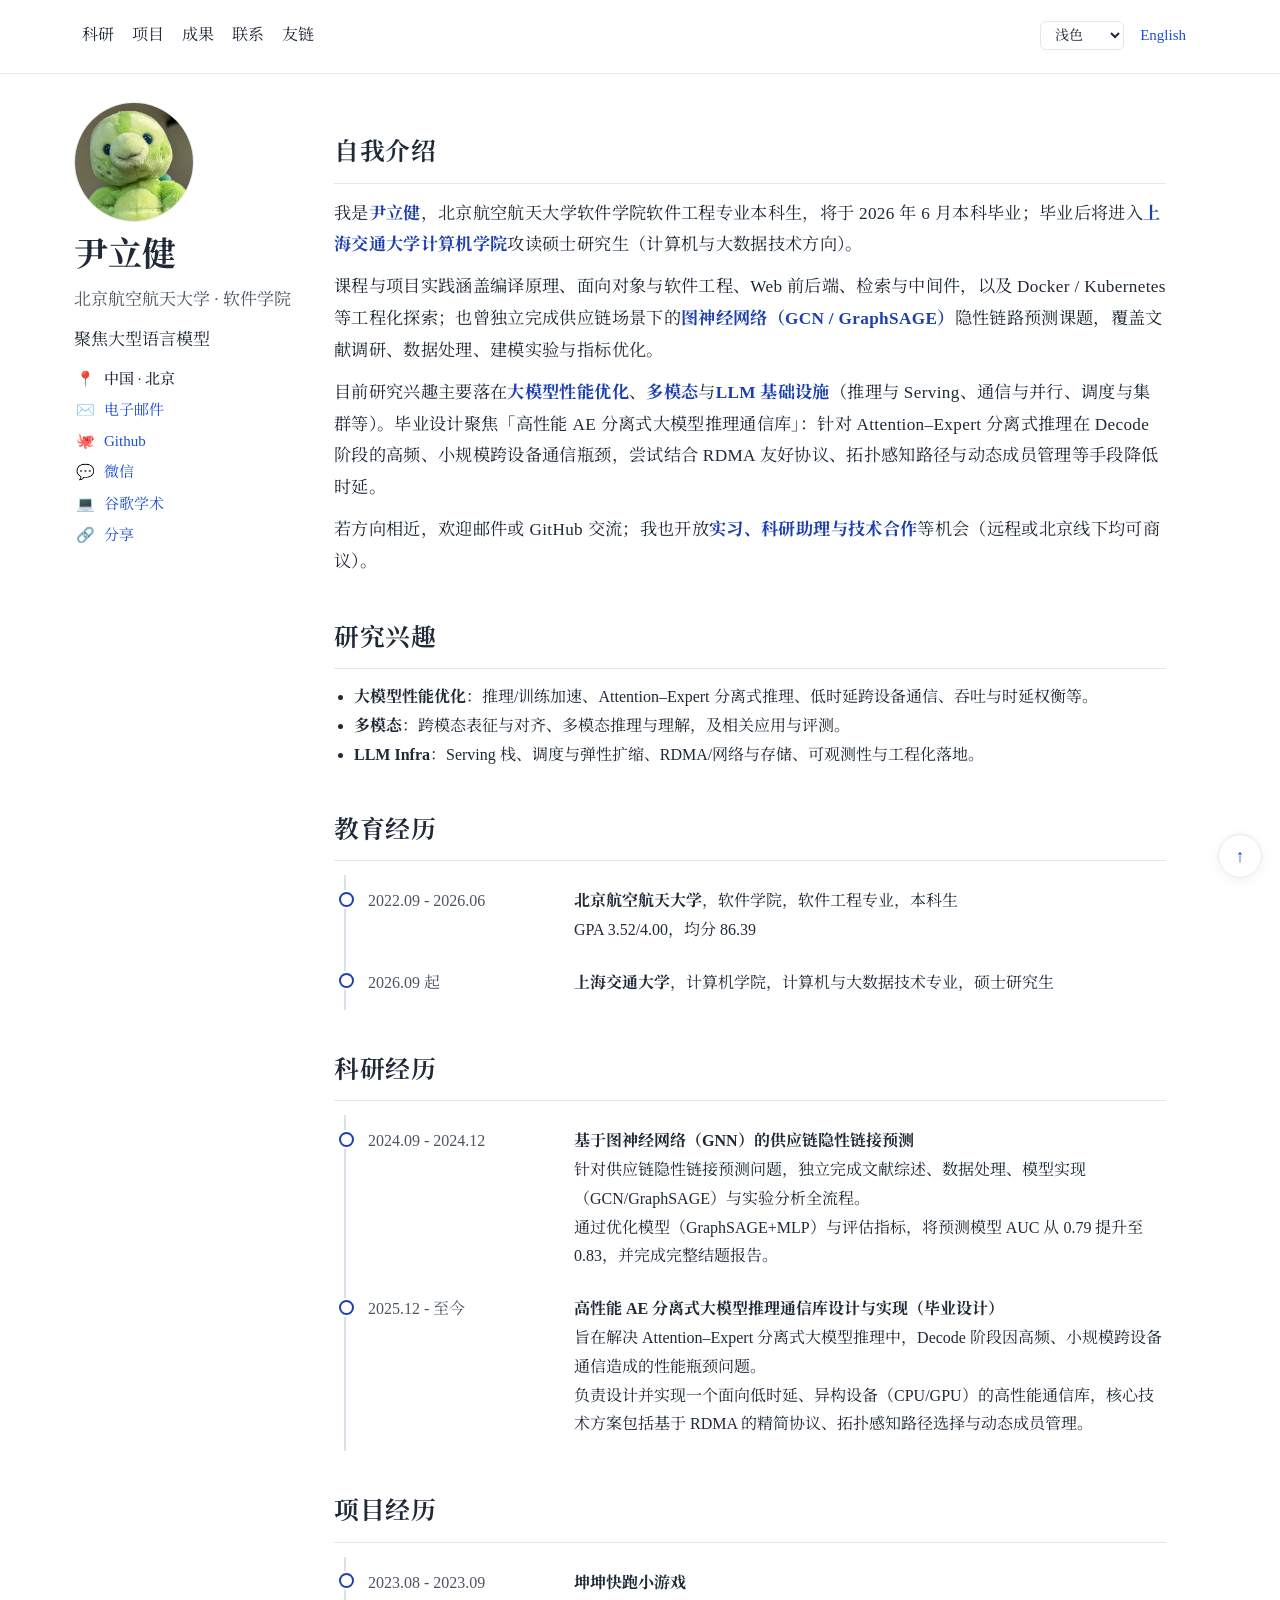
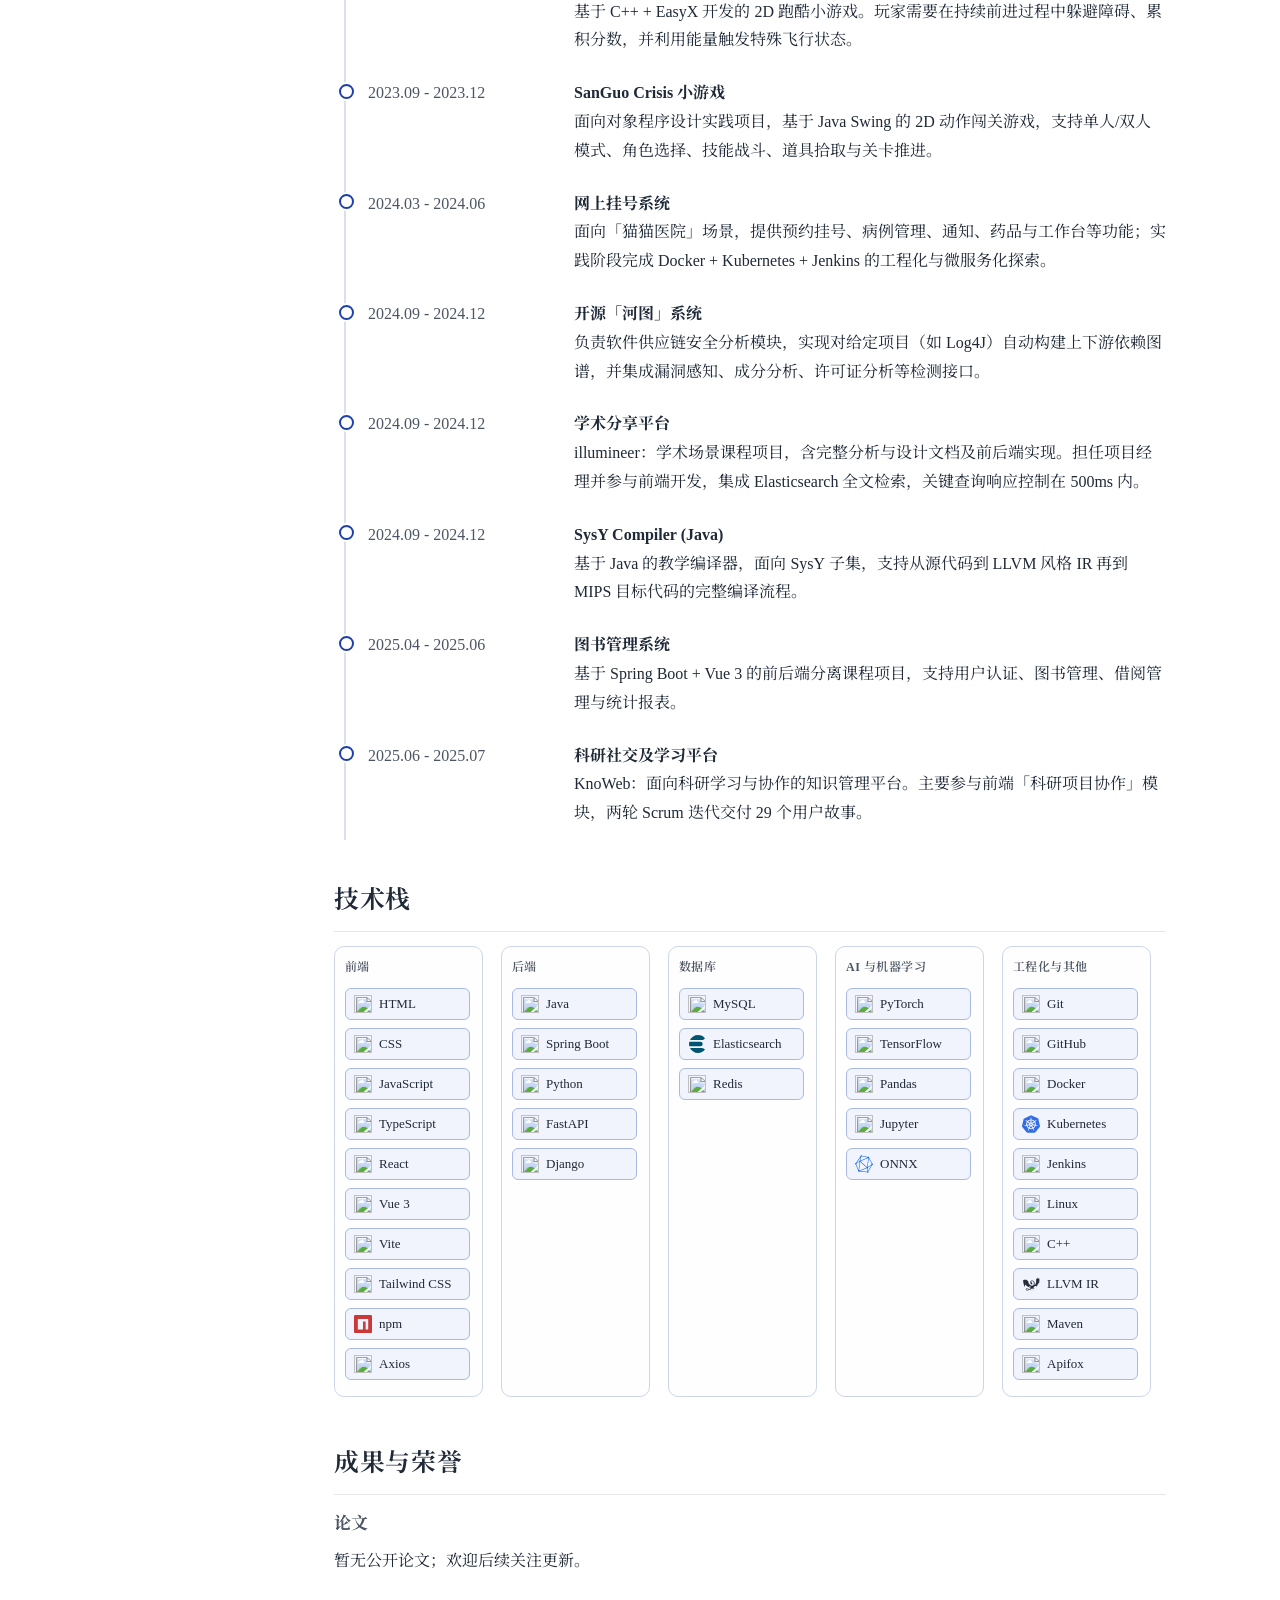
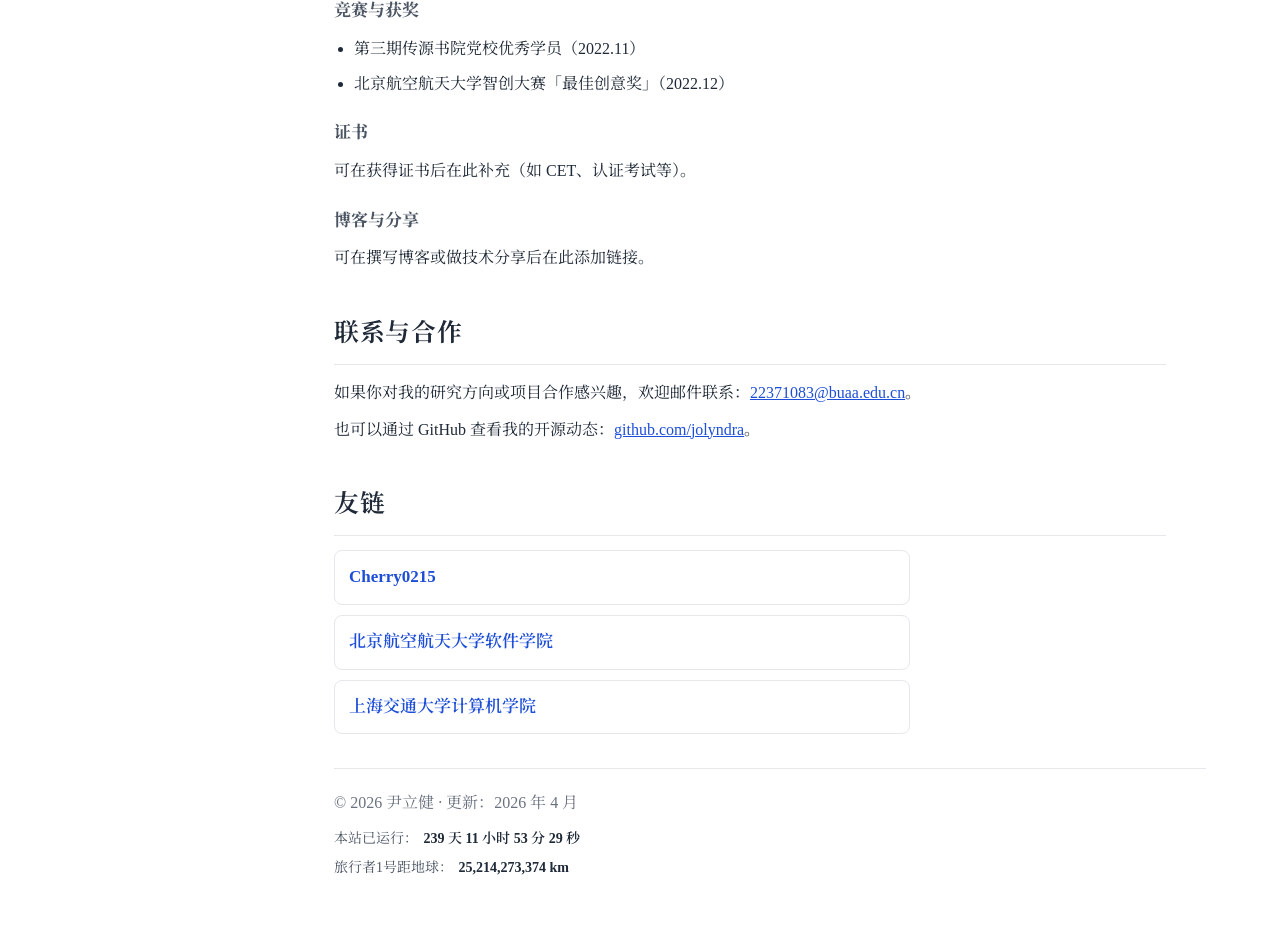
==== commit 1fd64f4d: "hh" ====
--- a/index.html
+++ b/index.html
@@ -208,7 +208,6 @@
 
             <section class="section-skills" id="section-skills" aria-labelledby="skills-heading">
               <h2 id="skills-heading" data-i18n="sec.skills">技术栈</h2>
-              <p class="skill-matrix-hint" data-i18n="skill.matrix_hint">窄屏下可横向滑动查看五列；每列标签过多时可在此列内滚动。</p>
               <div class="skill-matrix-wrap">
                 <div class="skill-matrix" id="skill-matrix"></div>
               </div>
--- a/styles.css
+++ b/styles.css
@@ -344,14 +344,6 @@
 }
 
 .time { color: var(--muted); white-space: nowrap; }
-
-.skill-matrix-hint {
-  margin: -4px 0 10px;
-  font-size: 13px;
-  line-height: 1.55;
-  color: var(--muted);
-  max-width: 52rem;
-}
 
 .skill-matrix-wrap {
   overflow-x: auto;
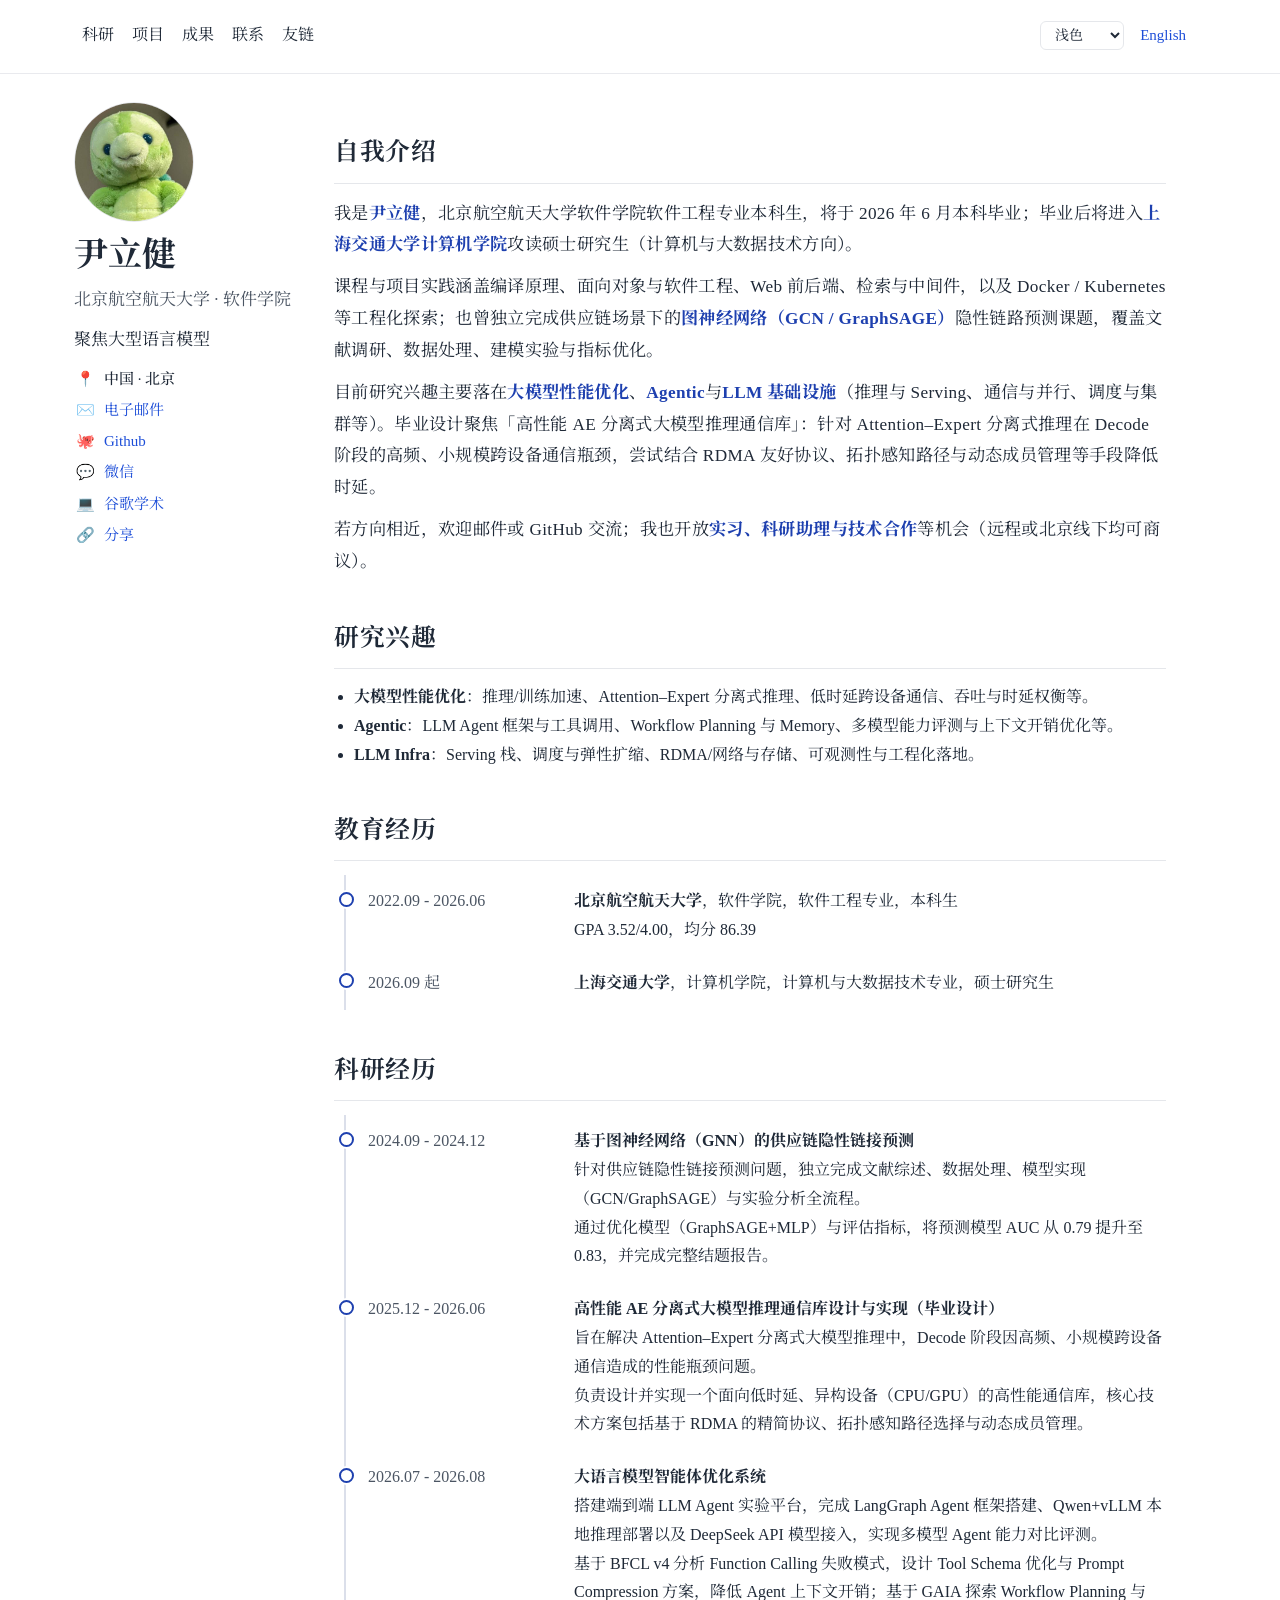
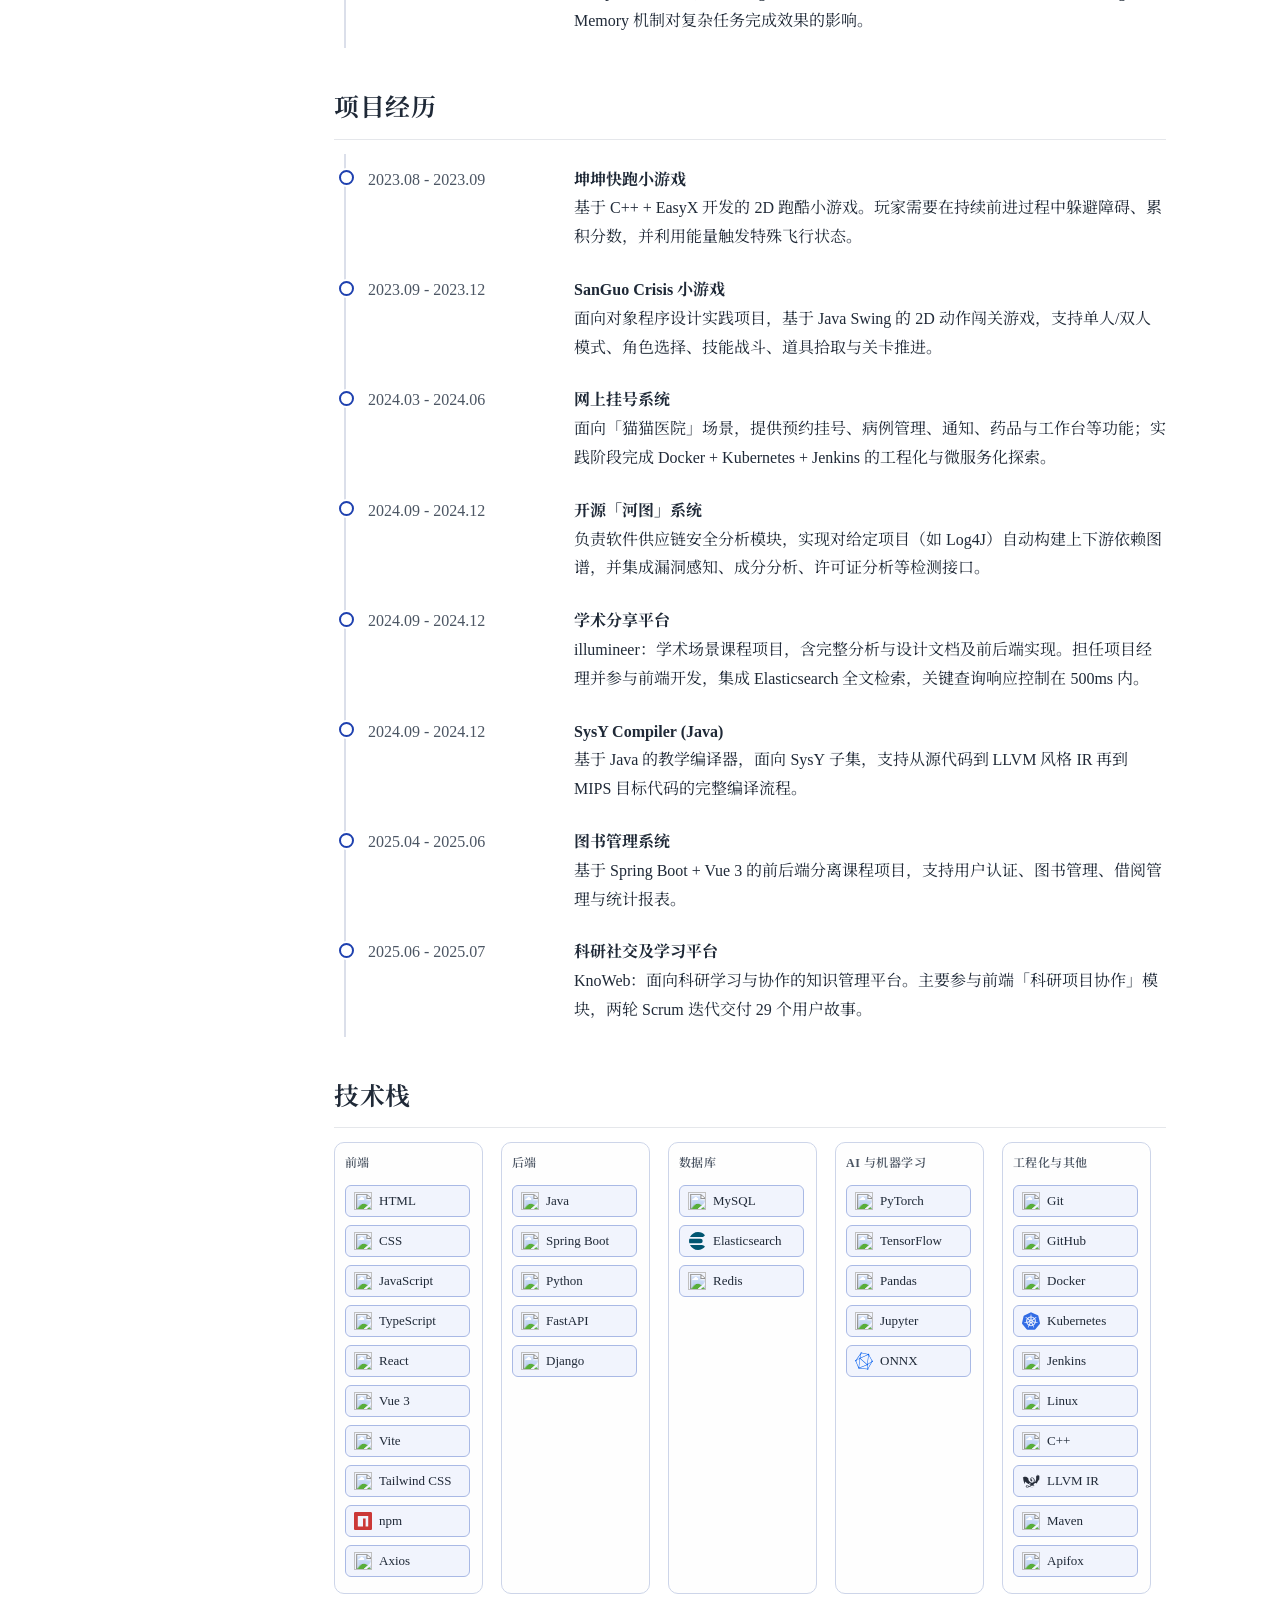
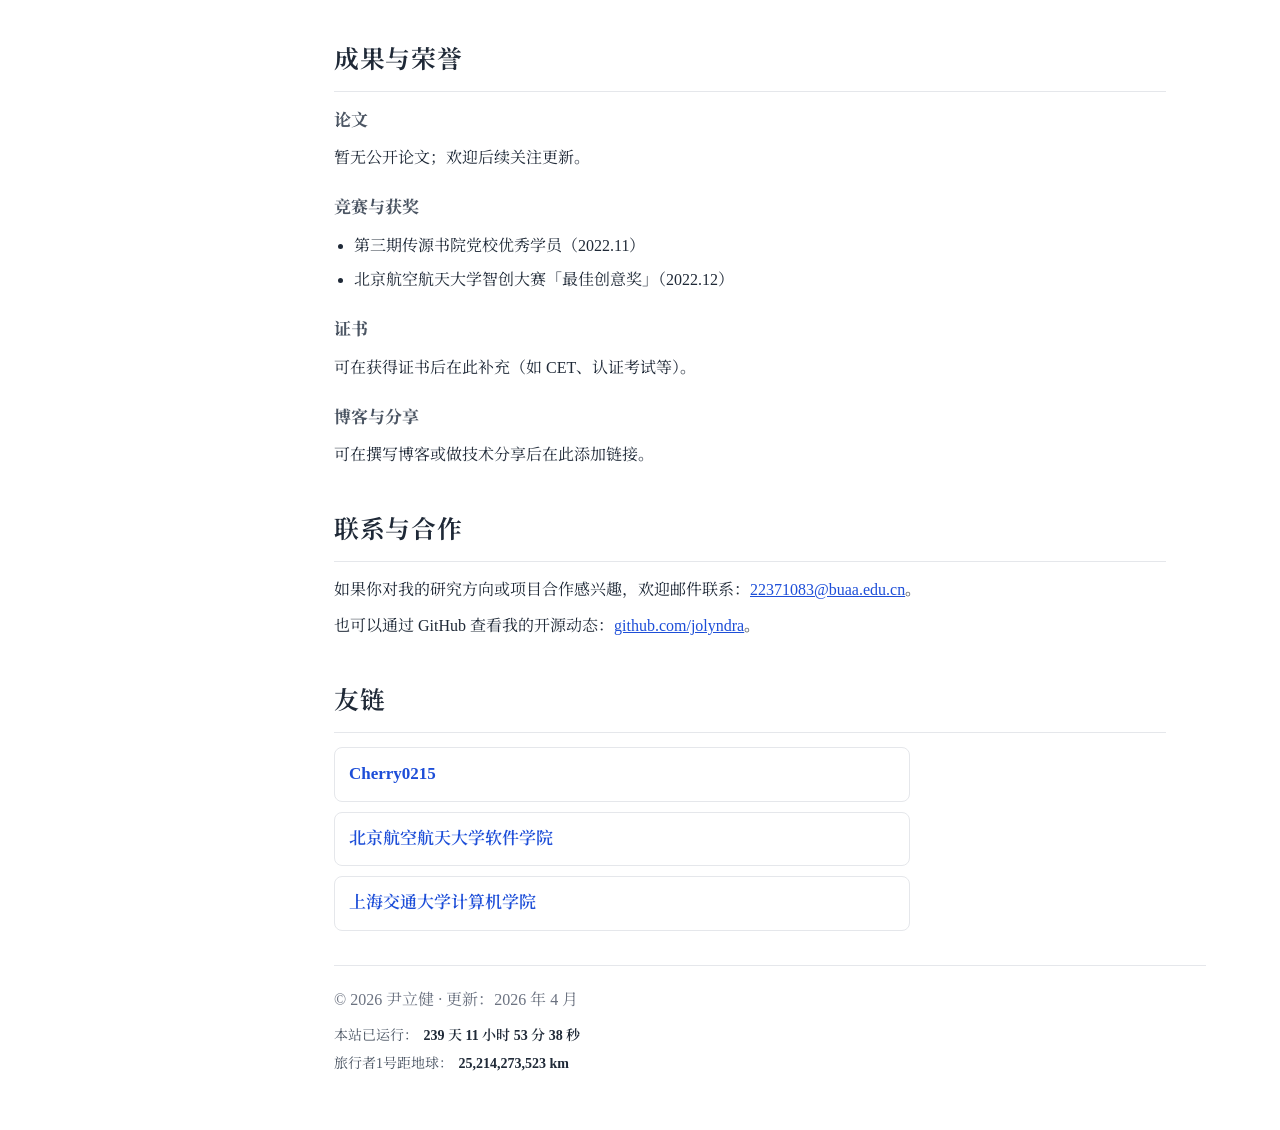
==== commit 8a7a179a: "hh" ====
--- a/index.html
+++ b/index.html
@@ -2,18 +2,18 @@
 <html lang="zh-CN">
   <head>
     <meta charset="UTF-8" />
-    <meta name="viewport" content="width=device-width, initial-scale=1.0" />
+    <meta name="viewport" content="width=device-width, initial-scale=1.0, viewport-fit=cover" />
     <meta name="theme-color" content="#ffffff" id="meta-theme-color" />
     <meta
       name="description"
-      content="北京航空航天大学软件学院本科生；研究方向为大模型性能优化、多模态与 LLM 基础设施（推理与 Serving、通信与并行等）。"
+      content="北京航空航天大学软件学院本科生；研究方向为大模型性能优化、Agentic 与 LLM 基础设施（推理与 Serving、通信与并行等）。"
       id="meta-description"
     />
     <meta property="og:type" content="website" />
     <meta property="og:title" content="jolyndra · 尹立健" id="meta-og-title" />
     <meta
       property="og:description"
-      content="北京航空航天大学软件学院本科生；研究方向为大模型性能优化、多模态与 LLM 基础设施（推理与 Serving、通信与并行等）。"
+      content="北京航空航天大学软件学院本科生；研究方向为大模型性能优化、Agentic 与 LLM 基础设施（推理与 Serving、通信与并行等）。"
       id="meta-og-description"
     />
     <meta property="og:url" content="https://jolyndra.github.io/" id="meta-og-url" />
@@ -23,7 +23,7 @@
     <meta name="twitter:title" content="jolyndra · 尹立健" id="meta-twitter-title" />
     <meta
       name="twitter:description"
-      content="北京航空航天大学软件学院本科生；研究方向为大模型性能优化、多模态与 LLM 基础设施（推理与 Serving、通信与并行等）。"
+      content="北京航空航天大学软件学院本科生；研究方向为大模型性能优化、Agentic 与 LLM 基础设施（推理与 Serving、通信与并行等）。"
       id="meta-twitter-description"
     />
     <meta name="twitter:image" content="https://jolyndra.github.io/avatar.jpg" id="meta-twitter-image" />
@@ -149,7 +149,7 @@
                   我是<strong>尹立健</strong>，北京航空航天大学软件学院软件工程专业本科生；将于 2026 年 6 月本科毕业，并进入<strong>上海交通大学计算机学院</strong>攻读硕士研究生。
                 </p>
                 <p>
-                  课程与项目涵盖编译、软件工程、Web 与分布式系统等；曾完成供应链场景下图神经网络（GNN）链路预测等科研训练。现阶段聚焦大模型性能优化、多模态与 LLM 基础设施，毕业设计为高性能 AE 分离式推理通信库相关课题。
+                  课程与项目涵盖编译、软件工程、Web 与分布式系统等；曾完成供应链场景下图神经网络（GNN）链路预测等科研训练。现阶段聚焦大模型性能优化、Agentic 与 LLM 基础设施，毕业设计为高性能 AE 分离式推理通信库相关课题。
                 </p>
                 <p>欢迎<strong>实习、科研助理与技术合作</strong>等机会（远程或北京线下可议）。</p>
               </div>
@@ -159,7 +159,7 @@
               <h2 data-i18n="sec.interests">研究兴趣</h2>
               <ul>
                 <li data-i18n-html="interest.1"><strong>大模型性能优化</strong>：推理/训练加速、Attention–Expert 分离式推理、低时延跨设备通信、吞吐与时延权衡等。</li>
-                <li data-i18n-html="interest.2"><strong>多模态</strong>：跨模态表征与对齐、多模态推理与理解，及相关应用与评测。</li>
+                <li data-i18n-html="interest.2"><strong>Agentic</strong>：LLM Agent 框架与工具调用、Workflow Planning 与 Memory、多模型能力评测与上下文开销优化等。</li>
                 <li data-i18n-html="interest.3"><strong>LLM Infra</strong>：Serving 栈、调度与弹性扩缩、RDMA/网络与存储、可观测性与工程化落地。</li>
               </ul>
             </section>
@@ -186,8 +186,12 @@
                   <div data-i18n-html="res.1"><strong>基于图神经网络（GNN）的供应链隐性链接预测</strong><br />针对供应链隐性链接预测问题，独立完成文献综述、数据处理、模型实现（GCN/GraphSAGE）与实验分析全流程。<br />通过优化模型（GraphSAGE+MLP）与评估指标，将预测模型 AUC 从 0.79 提升至 0.83，并完成完整结题报告。</div>
                 </li>
                 <li>
-                  <span class="time" data-i18n="time.r2">2025.12 - 至今</span>
+                  <span class="time" data-i18n="time.r2">2025.12 - 2026.06</span>
                   <div data-i18n-html="res.2"><strong>高性能 AE 分离式大模型推理通信库设计与实现（毕业设计）</strong><br />旨在解决 Attention–Expert 分离式大模型推理中，Decode 阶段因高频、小规模跨设备通信造成的性能瓶颈问题。<br />负责设计并实现一个面向低时延、异构设备（CPU/GPU）的高性能通信库，核心技术方案包括基于 RDMA 的精简协议、拓扑感知路径选择与动态成员管理。</div>
+                </li>
+                <li>
+                  <span class="time" data-i18n="time.r3">2026.07 - 2026.08</span>
+                  <div data-i18n-html="res.3"><strong>大语言模型智能体优化系统</strong><br />搭建端到端 LLM Agent 实验平台，完成 LangGraph Agent 框架搭建、Qwen+vLLM 本地推理部署以及 DeepSeek API 模型接入，实现多模型 Agent 能力对比评测。<br />基于 BFCL v4 分析 Function Calling 失败模式，设计 Tool Schema 优化与 Prompt Compression 方案，降低 Agent 上下文开销；基于 GAIA 探索 Workflow Planning 与 Memory 机制对复杂任务完成效果的影响。</div>
                 </li>
               </ul>
             </section>
--- a/styles.css
+++ b/styles.css
@@ -175,7 +175,12 @@
   border-radius: 2px;
 }
 
-.page-layout { display: grid; grid-template-columns: 220px minmax(0,1fr); gap: 40px; align-items: start; }
+.page-layout { display: grid; grid-template-columns: 220px minmax(0,1fr); gap: 40px; align-items: start; min-width: 0; }
+
+/* 防止宽内容（如技术栈横向滚动区）把 grid 子项撑破视口导致整页横向溢出 */
+.content {
+  min-width: 0;
+}
 .sidebar {
   position: sticky;
   top: var(--sticky-nav-offset);
@@ -279,6 +284,7 @@
 
 main {
   max-width: 52rem;
+  min-width: 0;
 }
 
 h2 {
@@ -346,11 +352,16 @@
 .time { color: var(--muted); white-space: nowrap; }
 
 .skill-matrix-wrap {
+  width: 100%;
+  max-width: 100%;
+  min-width: 0;
+  box-sizing: border-box;
   overflow-x: auto;
   overflow-y: visible;
   margin-top: 2px;
   padding-bottom: 6px;
   -webkit-overflow-scrolling: touch;
+  overscroll-behavior-x: contain;
   scrollbar-gutter: stable;
 }
 
@@ -577,15 +588,42 @@
 @media (max-width: 720px) {
   :root {
     --sticky-nav-offset: 0px;
-    --anchor-scroll-margin: 104px;
-  }
-
-  .container { padding: 22px 16px 40px; }
-  .top-nav-inner { padding: 14px 18px 16px; }
-  .top-nav { flex-wrap: wrap; align-items: flex-start; }
-  .quick-nav { gap: 4px 14px; }
+    /* 顶栏换行时略增高，锚点留白加大避免标题被挡 */
+    --anchor-scroll-margin: 132px;
+  }
+
+  html {
+    overflow-x: clip;
+  }
+
+  .container {
+    padding-top: 22px;
+    padding-bottom: 40px;
+    padding-left: max(16px, env(safe-area-inset-left, 0px));
+    padding-right: max(16px, env(safe-area-inset-right, 0px));
+  }
+
+  .top-nav-inner {
+    padding-top: 14px;
+    padding-bottom: 16px;
+    padding-left: max(14px, env(safe-area-inset-left, 0px));
+    padding-right: max(18px, env(safe-area-inset-right, 0px));
+  }
+
+  .top-nav { flex-wrap: wrap; align-items: flex-start; row-gap: 10px; }
+  .quick-nav { gap: 4px 14px; flex: 1 1 auto; min-width: 0; }
+  .toolbar-cluster { flex-shrink: 0; }
+
   .page-layout { grid-template-columns: 1fr; gap: 28px; }
-  .sidebar { position: static; flex-direction: row; gap: 16px; flex-wrap: wrap; align-items: flex-start; }
+  .sidebar {
+    position: static;
+    flex-direction: row;
+    gap: 16px;
+    flex-wrap: wrap;
+    align-items: flex-start;
+    min-width: 0;
+    max-width: 100%;
+  }
   .profile-body { flex: 1; min-width: 0; }
   .profile-avatar { width: 96px; height: 96px; }
   .profile-name { font-size: 28px; }
@@ -595,6 +633,25 @@
   .timeline { margin-left: 6px; }
   .timeline li { grid-template-columns: 1fr; gap: 4px; padding-left: 18px; }
   .timeline li::before { left: -6px; }
+
+  /* 英文长日期等在小屏允许换行，避免撑出横向滚动条 */
+  .timeline .time {
+    white-space: normal;
+  }
+
+  /* 窄屏减少 stable gutter 占宽，避免「假溢出」感 */
+  .skill-matrix-wrap {
+    scrollbar-gutter: auto;
+  }
+
+  .wechat-dialog {
+    max-width: min(calc(100vw - 24px), calc(100vw - env(safe-area-inset-left, 0px) - env(safe-area-inset-right, 0px) - 24px));
+  }
+
+  .share-image-dialog {
+    max-width: min(calc(100vw - 24px), calc(100vw - env(safe-area-inset-left, 0px) - env(safe-area-inset-right, 0px) - 24px));
+    width: min(520px, 100vw - 24px - env(safe-area-inset-left, 0px) - env(safe-area-inset-right, 0px));
+  }
 }
 
 /* 导航栏主题：樱花粉 / 午夜蓝 / 琥珀（与浅色默认、暗色并列；微调 --bg / --link / --accent） */
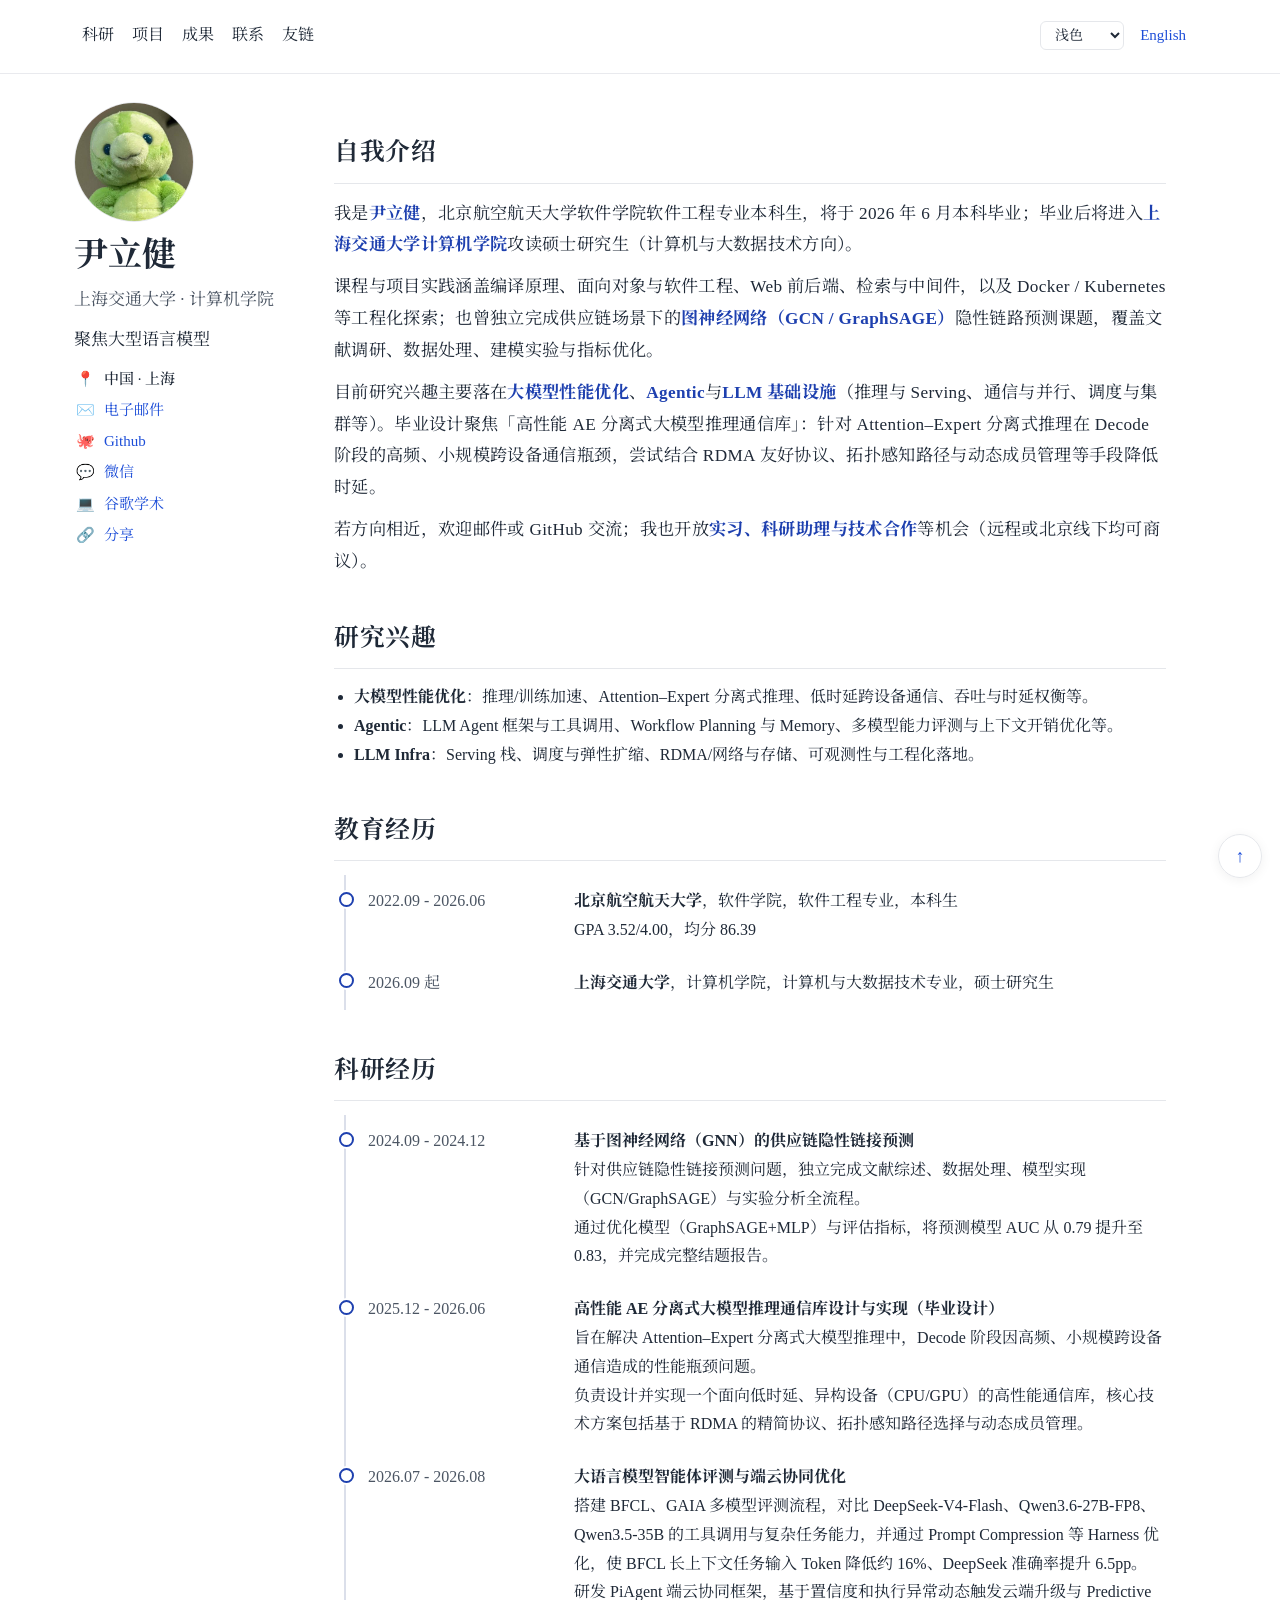
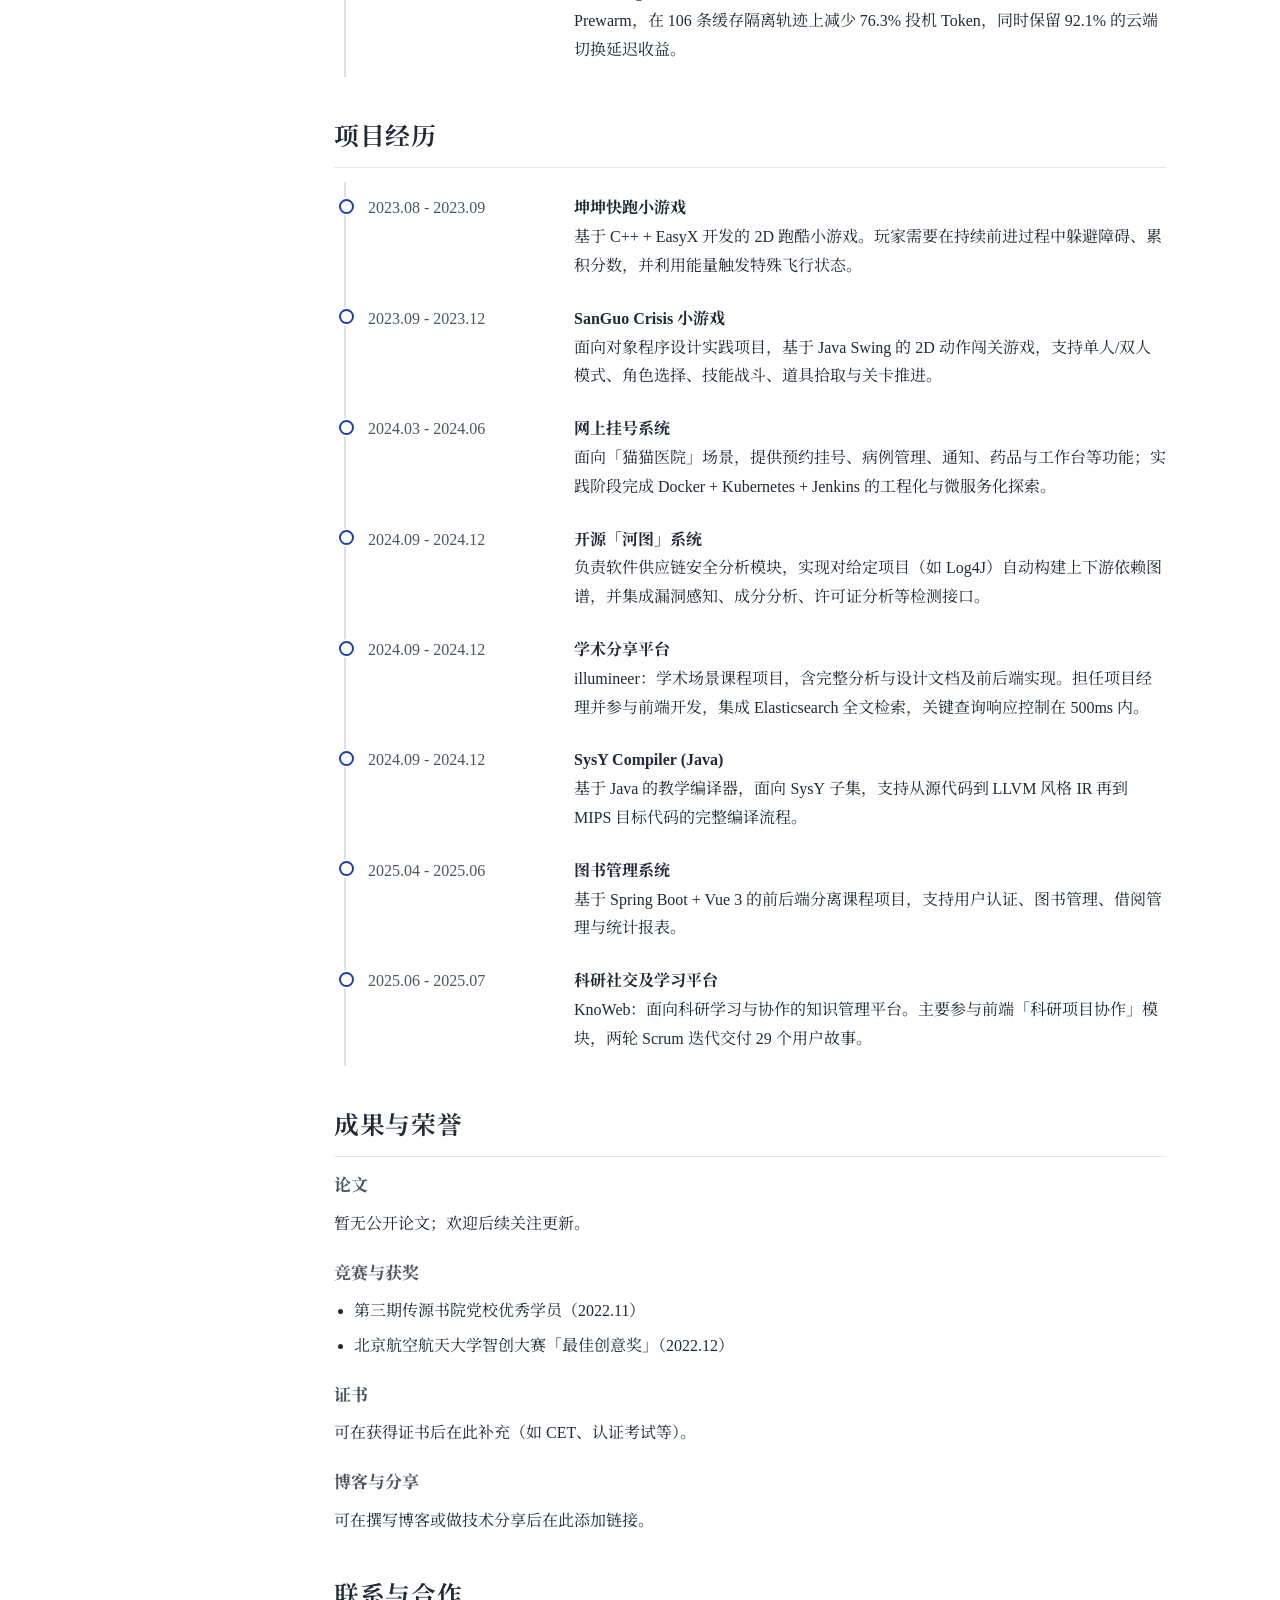
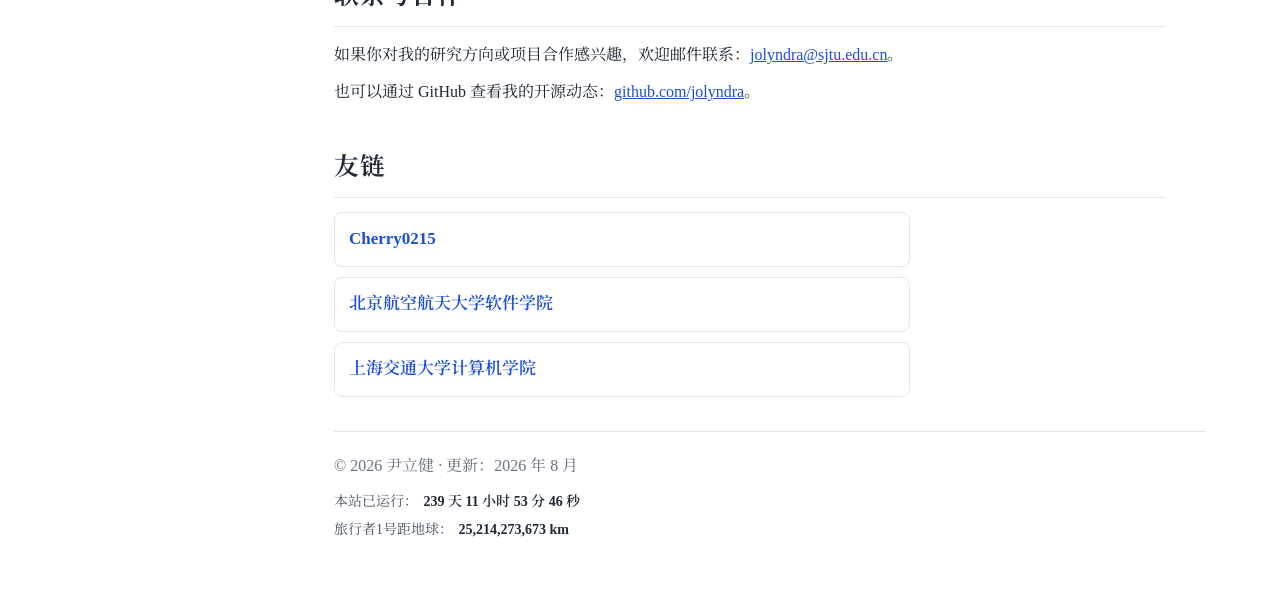
==== commit 4c15cd95: "update profile and research experience" ====
--- a/index.html
+++ b/index.html
@@ -105,16 +105,16 @@
           />
           <div class="profile-body">
             <h1 class="profile-name" data-i18n="profile.name">尹立健</h1>
-            <p class="profile-school" data-i18n="profile.school">北京航空航天大学 · 软件学院</p>
+            <p class="profile-school" data-i18n="profile.school">上海交通大学 · 计算机学院</p>
             <p class="profile-focus" data-i18n="profile.focus">聚焦大型语言模型</p>
             <ul class="profile-meta" aria-label="地址与联系方式">
               <li class="profile-meta-row">
                 <span class="profile-meta-icon" aria-hidden="true">📍</span>
-                <span class="profile-meta-value" data-i18n="profile.location">中国 · 北京</span>
+                <span class="profile-meta-value" data-i18n="profile.location">中国 · 上海</span>
               </li>
               <li class="profile-meta-row">
                 <span class="profile-meta-icon" aria-hidden="true">✉️</span>
-                <a class="profile-meta-value" href="mailto:22371083@buaa.edu.cn" data-i18n="link.email">电子邮件</a>
+                <a class="profile-meta-value" href="mailto:jolyndra@sjtu.edu.cn" data-i18n="link.email">电子邮件</a>
               </li>
               <li class="profile-meta-row">
                 <span class="profile-meta-icon" aria-hidden="true">🐙</span>
@@ -191,7 +191,7 @@
                 </li>
                 <li>
                   <span class="time" data-i18n="time.r3">2026.07 - 2026.08</span>
-                  <div data-i18n-html="res.3"><strong>大语言模型智能体优化系统</strong><br />搭建端到端 LLM Agent 实验平台，完成 LangGraph Agent 框架搭建、Qwen+vLLM 本地推理部署以及 DeepSeek API 模型接入，实现多模型 Agent 能力对比评测。<br />基于 BFCL v4 分析 Function Calling 失败模式，设计 Tool Schema 优化与 Prompt Compression 方案，降低 Agent 上下文开销；基于 GAIA 探索 Workflow Planning 与 Memory 机制对复杂任务完成效果的影响。</div>
+                  <div data-i18n-html="res.3"><strong>大语言模型智能体评测与端云协同优化</strong><br />搭建 BFCL、GAIA 多模型评测流程，对比 DeepSeek-V4-Flash、Qwen3.6-27B-FP8、Qwen3.5-35B 的工具调用与复杂任务能力，并通过 Prompt Compression 等 Harness 优化，使 BFCL 长上下文任务输入 Token 降低约 16%、DeepSeek 准确率提升 6.5pp。<br />研发 PiAgent 端云协同框架，基于置信度和执行异常动态触发云端升级与 Predictive Prewarm，在 106 条缓存隔离轨迹上减少 76.3% 投机 Token，同时保留 92.1% 的云端切换延迟收益。</div>
                 </li>
               </ul>
             </section>
@@ -208,13 +208,6 @@
                 <li><span class="time" data-i18n="time.p7">2025.04 - 2025.06</span><div data-i18n-html="proj.7"><strong>图书管理系统</strong><br />基于 Spring Boot + Vue 3 的前后端分离课程项目，支持用户认证、图书管理、借阅管理与统计报表。</div></li>
                 <li><span class="time" data-i18n="time.p8">2025.06 - 2025.07</span><div data-i18n-html="proj.8"><strong>科研社交及学习平台</strong><br />KnoWeb：面向科研学习与协作的知识管理平台。主要参与前端「科研项目协作」模块，两轮 Scrum 迭代交付 29 个用户故事。</div></li>
               </ul>
-            </section>
-
-            <section class="section-skills" id="section-skills" aria-labelledby="skills-heading">
-              <h2 id="skills-heading" data-i18n="sec.skills">技术栈</h2>
-              <div class="skill-matrix-wrap">
-                <div class="skill-matrix" id="skill-matrix"></div>
-              </div>
             </section>
 
             <section class="section-achievements" id="section-achievements">
@@ -233,7 +226,7 @@
 
             <section id="contact">
               <h2 data-i18n="sec.contact">联系与合作</h2>
-              <p data-i18n-html="contact.1">如果你对我的研究方向或项目合作感兴趣，欢迎邮件联系：<a href="mailto:22371083@buaa.edu.cn">22371083@buaa.edu.cn</a>。</p>
+              <p data-i18n-html="contact.1">如果你对我的研究方向或项目合作感兴趣，欢迎邮件联系：<a href="mailto:jolyndra@sjtu.edu.cn">jolyndra@sjtu.edu.cn</a>。</p>
               <p data-i18n-html="contact.2">也可以通过 GitHub 查看我的开源动态：<a href="https://github.com/jolyndra" target="_blank" rel="noreferrer">github.com/jolyndra</a>。</p>
             </section>
 
@@ -275,7 +268,7 @@
           </main>
 
           <footer>
-            <p>© <span id="year"></span> <span class="footer-meta" data-i18n-html="footer.rights">尹立健 · 更新：2026 年 4 月</span></p>
+            <p>© <span id="year"></span> <span class="footer-meta" data-i18n-html="footer.rights">尹立健 · 更新：2026 年 8 月</span></p>
             <p class="site-stats" aria-label="站点统计">
               <span class="site-stats-line">
                 <span data-i18n="stats.uptime_label">本站已运行</span>
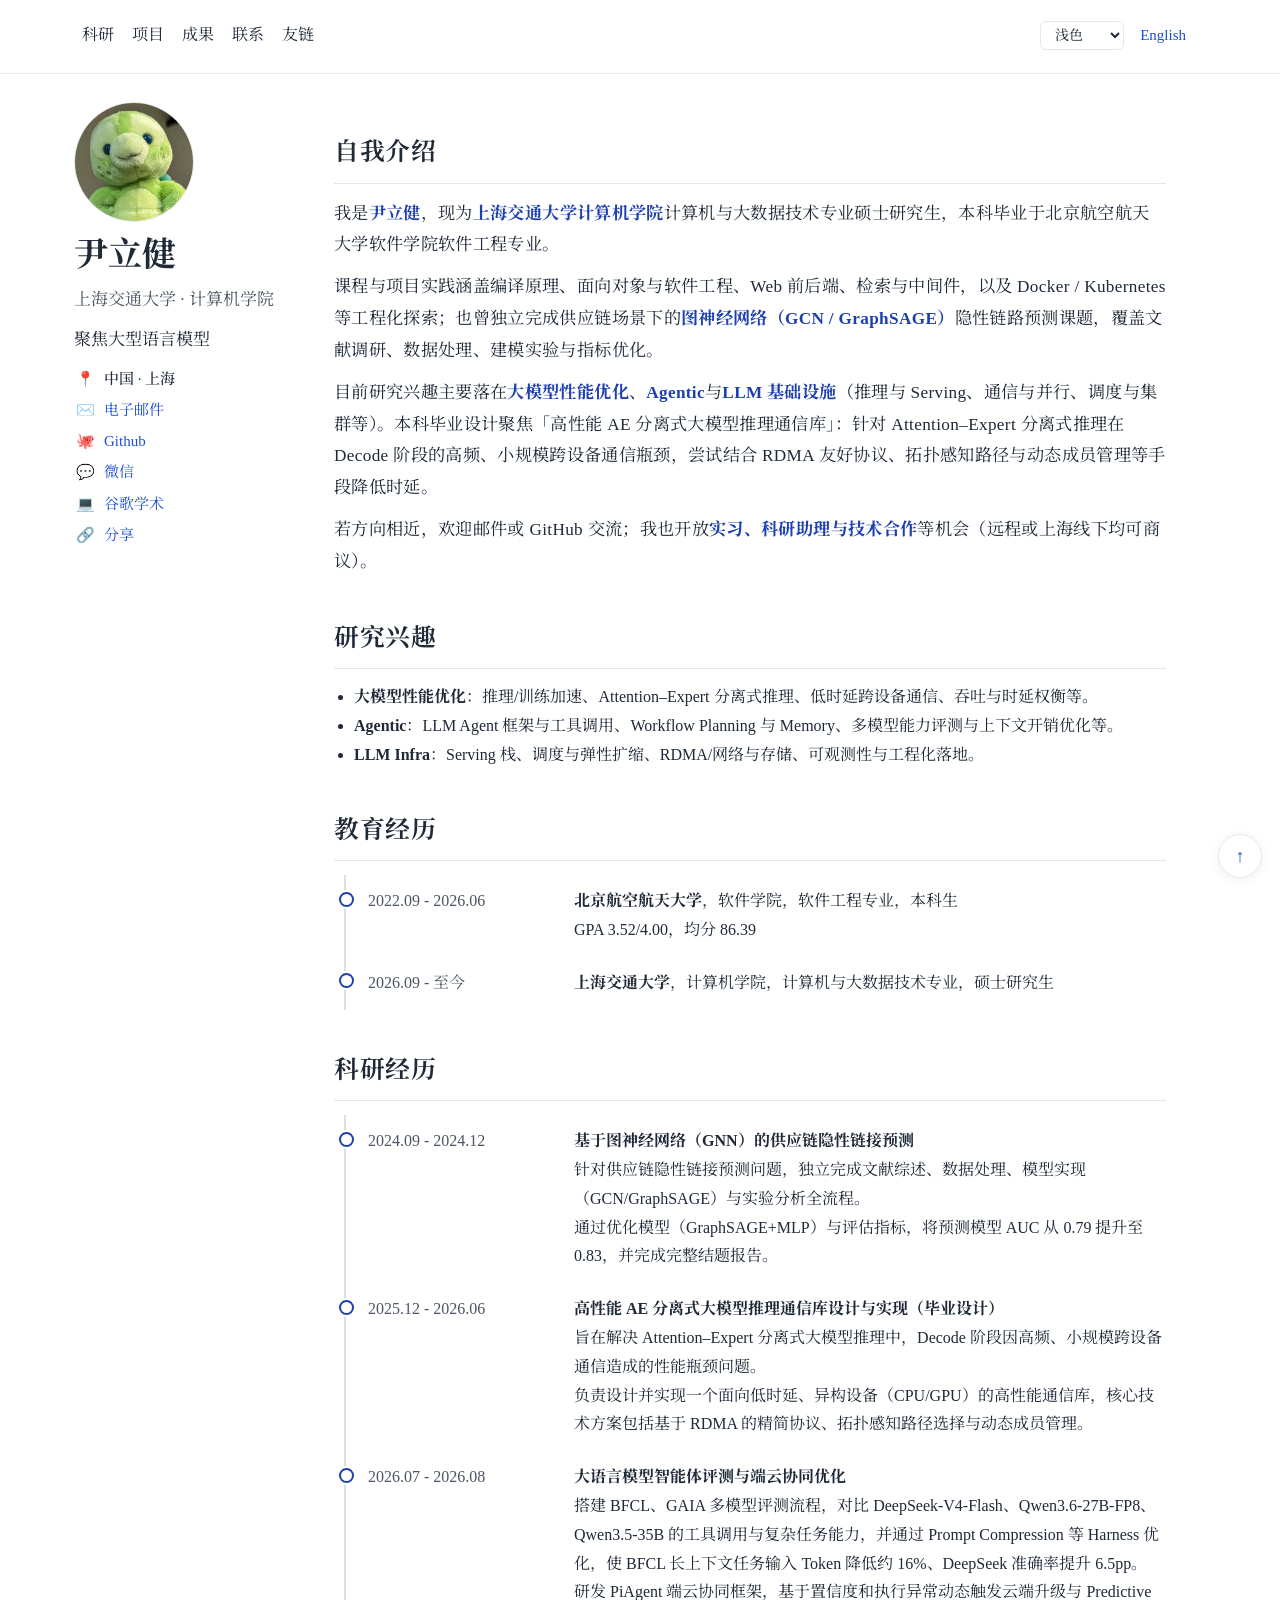
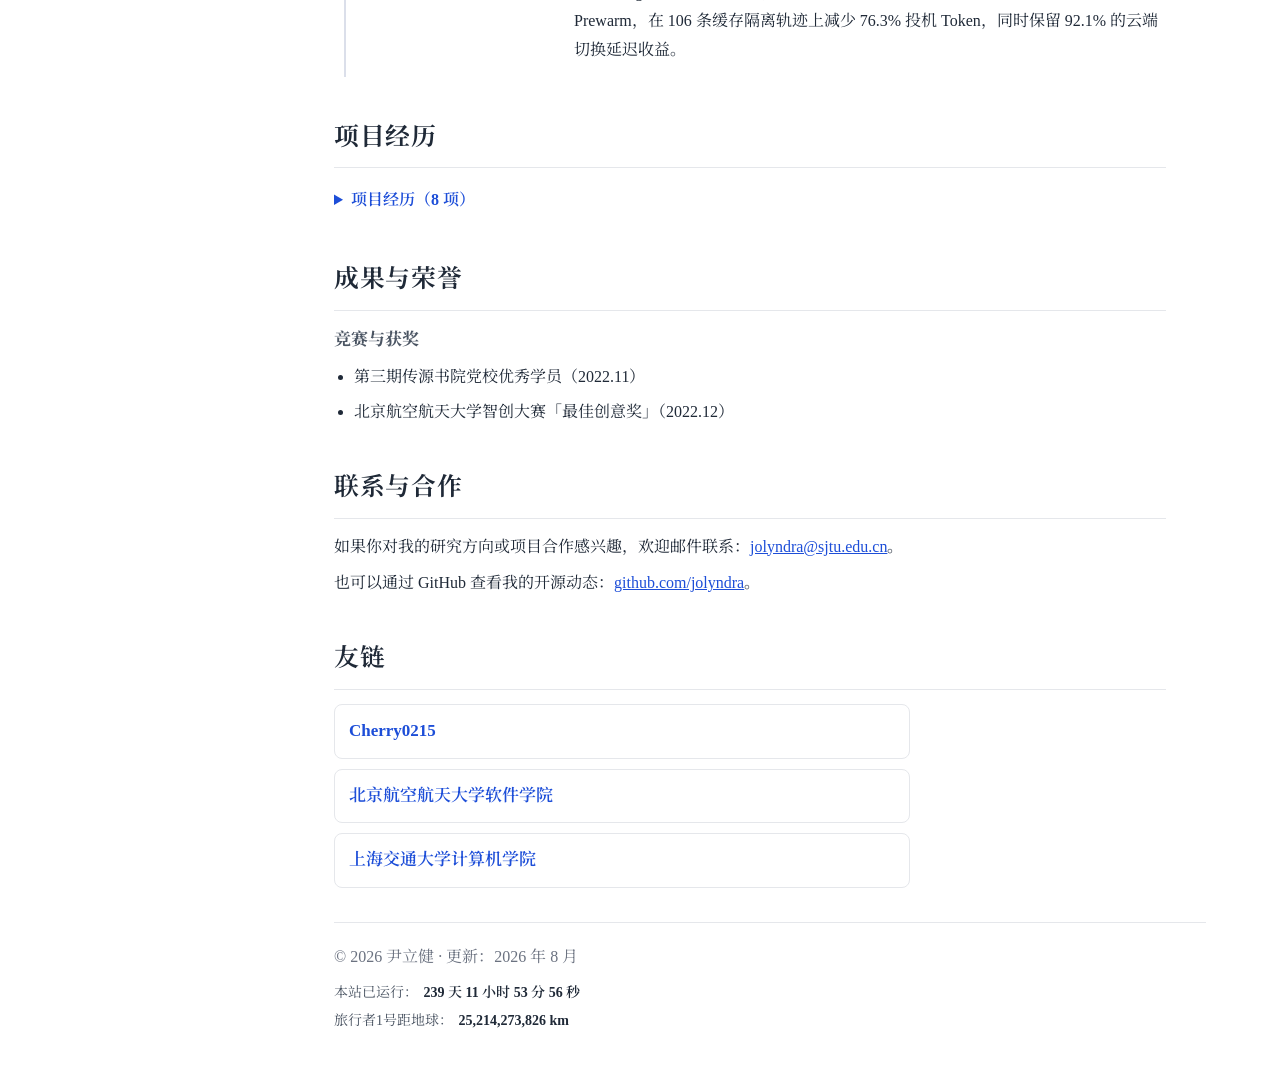
==== commit 57afdd43: "hh" ====
--- a/index.html
+++ b/index.html
@@ -6,14 +6,14 @@
     <meta name="theme-color" content="#ffffff" id="meta-theme-color" />
     <meta
       name="description"
-      content="北京航空航天大学软件学院本科生；研究方向为大模型性能优化、Agentic 与 LLM 基础设施（推理与 Serving、通信与并行等）。"
+      content="上海交通大学计算机学院硕士研究生；研究方向为大模型性能优化、Agentic 与 LLM 基础设施（推理与 Serving、通信与并行等）。"
       id="meta-description"
     />
     <meta property="og:type" content="website" />
     <meta property="og:title" content="jolyndra · 尹立健" id="meta-og-title" />
     <meta
       property="og:description"
-      content="北京航空航天大学软件学院本科生；研究方向为大模型性能优化、Agentic 与 LLM 基础设施（推理与 Serving、通信与并行等）。"
+      content="上海交通大学计算机学院硕士研究生；研究方向为大模型性能优化、Agentic 与 LLM 基础设施（推理与 Serving、通信与并行等）。"
       id="meta-og-description"
     />
     <meta property="og:url" content="https://jolyndra.github.io/" id="meta-og-url" />
@@ -23,7 +23,7 @@
     <meta name="twitter:title" content="jolyndra · 尹立健" id="meta-twitter-title" />
     <meta
       name="twitter:description"
-      content="北京航空航天大学软件学院本科生；研究方向为大模型性能优化、Agentic 与 LLM 基础设施（推理与 Serving、通信与并行等）。"
+      content="上海交通大学计算机学院硕士研究生；研究方向为大模型性能优化、Agentic 与 LLM 基础设施（推理与 Serving、通信与并行等）。"
       id="meta-twitter-description"
     />
     <meta name="twitter:image" content="https://jolyndra.github.io/avatar.jpg" id="meta-twitter-image" />
@@ -146,12 +146,12 @@
               <h2 id="about-heading" data-i18n="sec.about">自我介绍</h2>
               <div class="about-body" data-i18n-html="about.body">
                 <p>
-                  我是<strong>尹立健</strong>，北京航空航天大学软件学院软件工程专业本科生；将于 2026 年 6 月本科毕业，并进入<strong>上海交通大学计算机学院</strong>攻读硕士研究生。
+                  我是<strong>尹立健</strong>，现为<strong>上海交通大学计算机学院</strong>计算机与大数据技术专业硕士研究生，本科毕业于北京航空航天大学软件学院软件工程专业。
                 </p>
                 <p>
                   课程与项目涵盖编译、软件工程、Web 与分布式系统等；曾完成供应链场景下图神经网络（GNN）链路预测等科研训练。现阶段聚焦大模型性能优化、Agentic 与 LLM 基础设施，毕业设计为高性能 AE 分离式推理通信库相关课题。
                 </p>
-                <p>欢迎<strong>实习、科研助理与技术合作</strong>等机会（远程或北京线下可议）。</p>
+                <p>欢迎<strong>实习、科研助理与技术合作</strong>等机会（远程或上海线下可议）。</p>
               </div>
             </section>
 
@@ -172,7 +172,7 @@
                   <div data-i18n-html="edu.1"><strong>北京航空航天大学</strong>，软件学院，软件工程专业，本科生<br />GPA 3.52/4.00，均分 86.39</div>
                 </li>
                 <li>
-                  <span class="time" data-i18n="time.edu2">2026.09 起</span>
+                  <span class="time" data-i18n="time.edu2">2026.09 - 至今</span>
                   <div data-i18n-html="edu.2"><strong>上海交通大学</strong>，计算机学院，计算机与大数据技术专业，硕士研究生</div>
                 </li>
               </ul>
@@ -198,7 +198,9 @@
 
             <section id="section-projects">
               <h2 data-i18n="sec.projects">项目经历</h2>
-              <ul class="timeline">
+              <details class="projects-details">
+                <summary data-i18n="projects.toggle">项目经历（8 项）</summary>
+                <ul class="timeline projects-timeline">
                 <li><span class="time" data-i18n="time.p1">2023.08 - 2023.09</span><div data-i18n-html="proj.1"><strong>坤坤快跑小游戏</strong><br />基于 C++ + EasyX 开发的 2D 跑酷小游戏。玩家需要在持续前进过程中躲避障碍、累积分数，并利用能量触发特殊飞行状态。</div></li>
                 <li><span class="time" data-i18n="time.p2">2023.09 - 2023.12</span><div data-i18n-html="proj.2"><strong>SanGuo Crisis 小游戏</strong><br />面向对象程序设计实践项目，基于 Java Swing 的 2D 动作闯关游戏，支持单人/双人模式、角色选择、技能战斗、道具拾取与关卡推进。</div></li>
                 <li><span class="time" data-i18n="time.p3">2024.03 - 2024.06</span><div data-i18n-html="proj.3"><strong>网上挂号系统</strong><br />面向「猫猫医院」场景，提供预约挂号、病例管理、通知、药品与工作台等功能；实践阶段完成 Docker + Kubernetes + Jenkins 的工程化与微服务化探索。</div></li>
@@ -207,12 +209,12 @@
                 <li><span class="time" data-i18n="time.p6">2024.09 - 2024.12</span><div data-i18n-html="proj.6"><strong>SysY Compiler (Java)</strong><br />基于 Java 的教学编译器，面向 SysY 子集，支持从源代码到 LLVM 风格 IR 再到 MIPS 目标代码的完整编译流程。</div></li>
                 <li><span class="time" data-i18n="time.p7">2025.04 - 2025.06</span><div data-i18n-html="proj.7"><strong>图书管理系统</strong><br />基于 Spring Boot + Vue 3 的前后端分离课程项目，支持用户认证、图书管理、借阅管理与统计报表。</div></li>
                 <li><span class="time" data-i18n="time.p8">2025.06 - 2025.07</span><div data-i18n-html="proj.8"><strong>科研社交及学习平台</strong><br />KnoWeb：面向科研学习与协作的知识管理平台。主要参与前端「科研项目协作」模块，两轮 Scrum 迭代交付 29 个用户故事。</div></li>
-              </ul>
+                </ul>
+              </details>
             </section>
 
             <section class="section-achievements" id="section-achievements">
               <h2 data-i18n="sec.achievements">成果与荣誉</h2>
-              <div class="ach-block"><h3 data-i18n="ach.sub.papers">论文</h3><p data-i18n="ach.papers">暂无公开论文；欢迎后续关注更新。</p></div>
               <div class="ach-block">
                 <h3 data-i18n="ach.sub.awards">竞赛与获奖</h3>
                 <ul class="ach-list">
@@ -220,8 +222,6 @@
                   <li data-i18n="ach.award.2">北京航空航天大学智创大赛「最佳创意奖」（2022.12）</li>
                 </ul>
               </div>
-              <div class="ach-block"><h3 data-i18n="ach.sub.certs">证书</h3><p data-i18n="ach.certs">可在获得证书后在此补充（如 CET、认证考试等）。</p></div>
-              <div class="ach-block"><h3 data-i18n="ach.sub.more">博客与分享</h3><p data-i18n="ach.more">可在撰写博客或做技术分享后在此添加链接。</p></div>
             </section>
 
             <section id="contact">
--- a/styles.css
+++ b/styles.css
@@ -177,7 +177,7 @@
 
 .page-layout { display: grid; grid-template-columns: 220px minmax(0,1fr); gap: 40px; align-items: start; min-width: 0; }
 
-/* 防止宽内容（如技术栈横向滚动区）把 grid 子项撑破视口导致整页横向溢出 */
+/* 防止宽内容把 grid 子项撑破视口导致整页横向溢出 */
 .content {
   min-width: 0;
 }
@@ -351,139 +351,26 @@
 
 .time { color: var(--muted); white-space: nowrap; }
 
-.skill-matrix-wrap {
-  width: 100%;
-  max-width: 100%;
-  min-width: 0;
-  box-sizing: border-box;
-  overflow-x: auto;
-  overflow-y: visible;
-  margin-top: 2px;
-  padding-bottom: 6px;
-  -webkit-overflow-scrolling: touch;
-  overscroll-behavior-x: contain;
-  scrollbar-gutter: stable;
-}
-
-.skill-matrix {
-  display: grid;
-  grid-template-columns: repeat(5, minmax(0, 1fr));
-  gap: 12px 14px;
-  align-items: stretch;
-  min-width: 0;
-}
-
-@media (max-width: 720px) {
-  .skill-matrix {
-    min-width: 620px;
-    grid-template-columns: repeat(5, minmax(108px, 1fr));
-  }
-}
-
-@media (min-width: 900px) {
-  .skill-matrix {
-    gap: 14px 18px;
-  }
-}
-
-.skill-category-block {
-  min-width: 0;
-  display: flex;
-  flex-direction: column;
-  border: 1px solid color-mix(in srgb, var(--border) 88%, var(--link));
-  border-radius: 10px;
-  padding: 10px 10px 8px;
-  background: color-mix(in srgb, var(--bg) 96%, var(--border));
-}
-
-.skill-category-title {
-  margin: 0 0 10px;
-  font-size: 12px;
+.projects-details > summary {
+  width: fit-content;
+  color: var(--link);
+  cursor: pointer;
   font-weight: 600;
-  letter-spacing: 0.04em;
-  text-transform: uppercase;
-  color: var(--muted);
-  flex-shrink: 0;
-}
-
-.skill-col-scroll {
-  flex: 1;
-  min-height: 0;
-  max-height: min(46vh, 400px);
-  overflow-y: auto;
-  overflow-x: hidden;
-  overscroll-behavior: contain;
-  padding-right: 4px;
-  margin-right: -2px;
-}
-
-.skill-col-scroll::-webkit-scrollbar {
-  width: 6px;
-}
-
-.skill-col-scroll::-webkit-scrollbar-thumb {
-  background: color-mix(in srgb, var(--border) 75%, var(--muted));
-  border-radius: 999px;
-}
-
-.skill-items {
-  margin: 0;
-  display: flex;
-  flex-wrap: wrap;
-  gap: 8px;
-  align-items: center;
-}
-
-.skill-items--col {
-  flex-direction: column;
-  flex-wrap: nowrap;
-  align-items: stretch;
-}
-
-.skill-chip {
-  --skill-chip-radius: 6px;
-  display: inline-flex;
-  align-items: center;
-  gap: 7px;
-  padding: 6px 11px 6px 8px;
-  border-radius: var(--skill-chip-radius);
-  font-size: 13px;
-  line-height: 1.35;
-  border: 1px solid color-mix(in srgb, var(--border) 70%, var(--link));
-  background: color-mix(in srgb, var(--bg) 94%, var(--link));
-  color: var(--text);
-  box-sizing: border-box;
-  width: 100%;
-  justify-content: flex-start;
-}
-
-.skill-items--col .skill-chip {
-  width: 100%;
-}
-
-.skill-chip-icon {
-  display: block;
-  width: 18px;
-  height: 18px;
-  max-width: 18px;
-  max-height: 18px;
-  min-width: 18px;
-  min-height: 18px;
-  flex: 0 0 18px;
-  object-fit: contain;
-  object-position: center;
-  visibility: visible;
-  opacity: 1;
-}
-
-.skill-chip-label {
-  white-space: normal;
-  word-break: break-word;
-}
-
-.skill-chip--text {
-  padding-left: 11px;
-  padding-right: 11px;
+  padding: 4px 0;
+}
+
+.projects-details > summary:hover {
+  text-decoration: underline;
+}
+
+.projects-details > summary:focus-visible {
+  outline: 2px solid var(--link);
+  outline-offset: 4px;
+  border-radius: 2px;
+}
+
+.projects-timeline {
+  margin-top: 10px;
 }
 
 .section-achievements .ach-block + .ach-block { margin-top: 20px; }
@@ -637,11 +524,6 @@
   /* 英文长日期等在小屏允许换行，避免撑出横向滚动条 */
   .timeline .time {
     white-space: normal;
-  }
-
-  /* 窄屏减少 stable gutter 占宽，避免「假溢出」感 */
-  .skill-matrix-wrap {
-    scrollbar-gutter: auto;
   }
 
   .wechat-dialog {
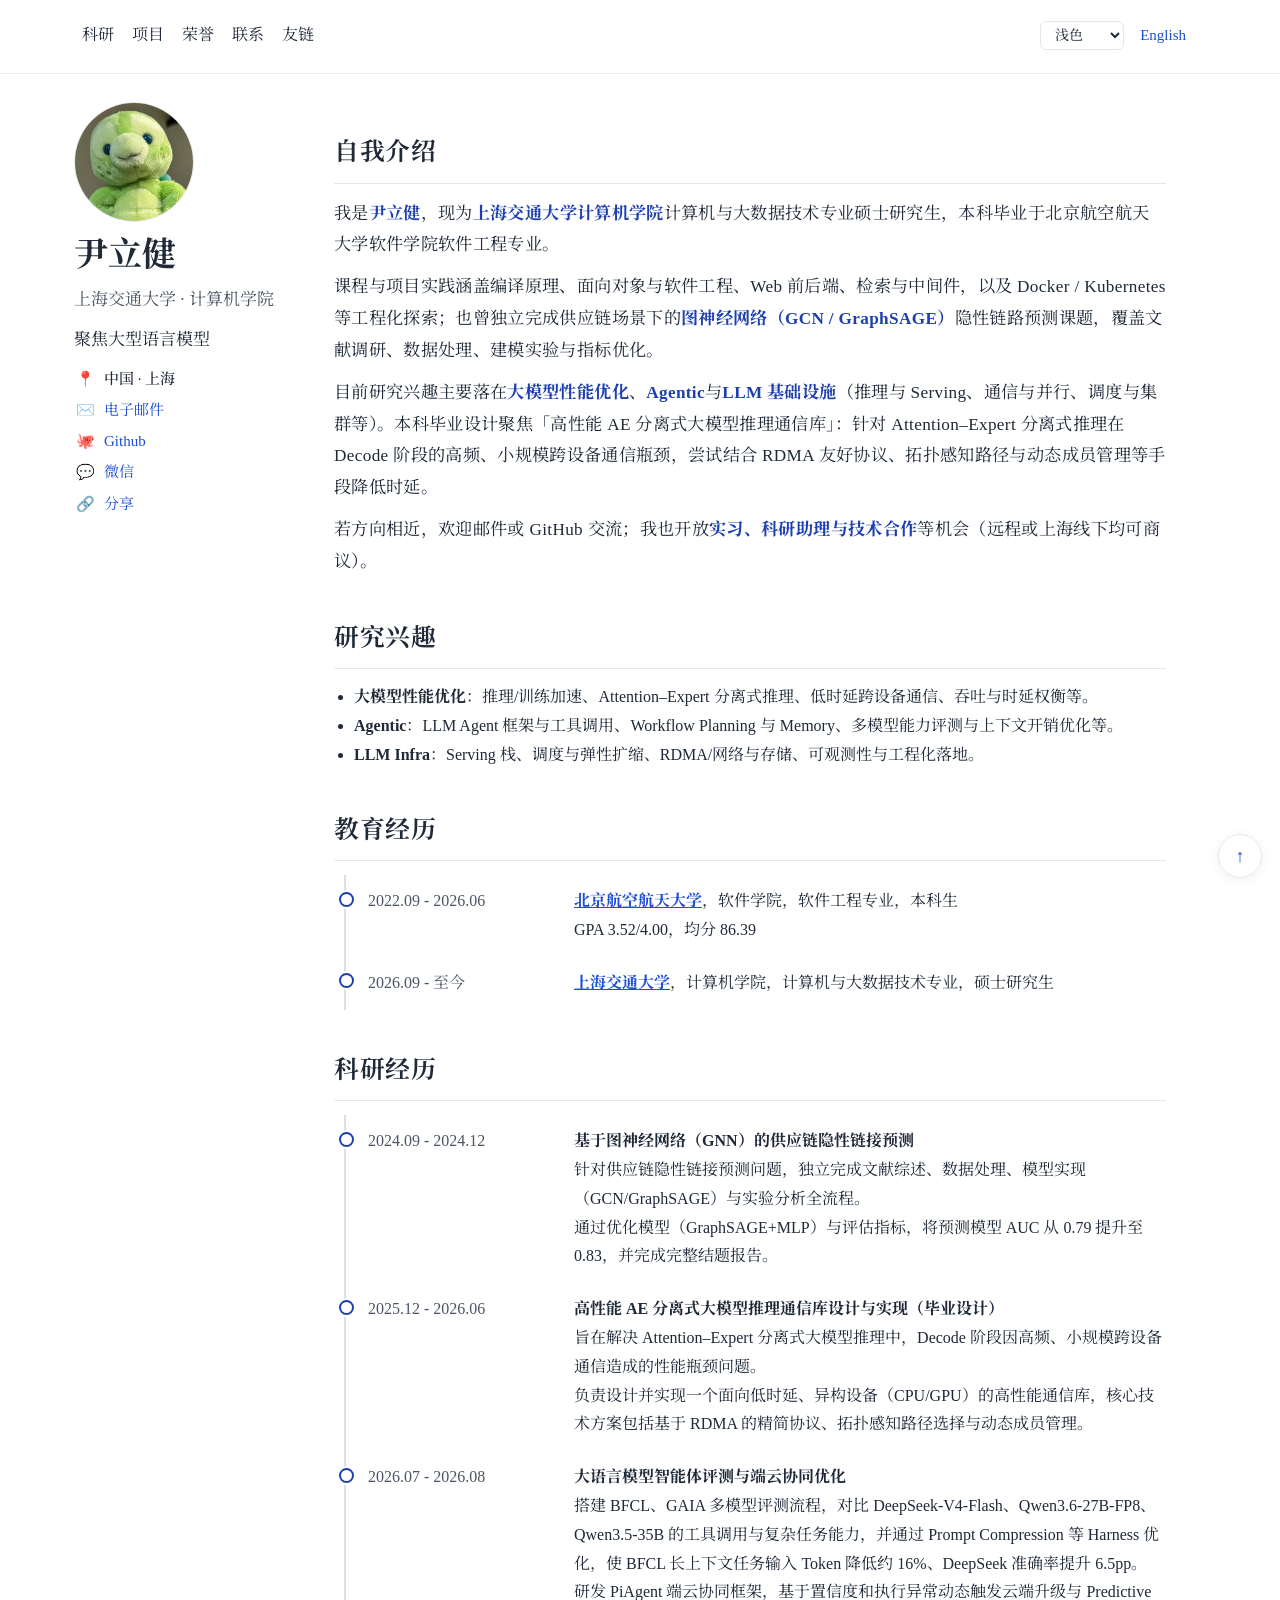
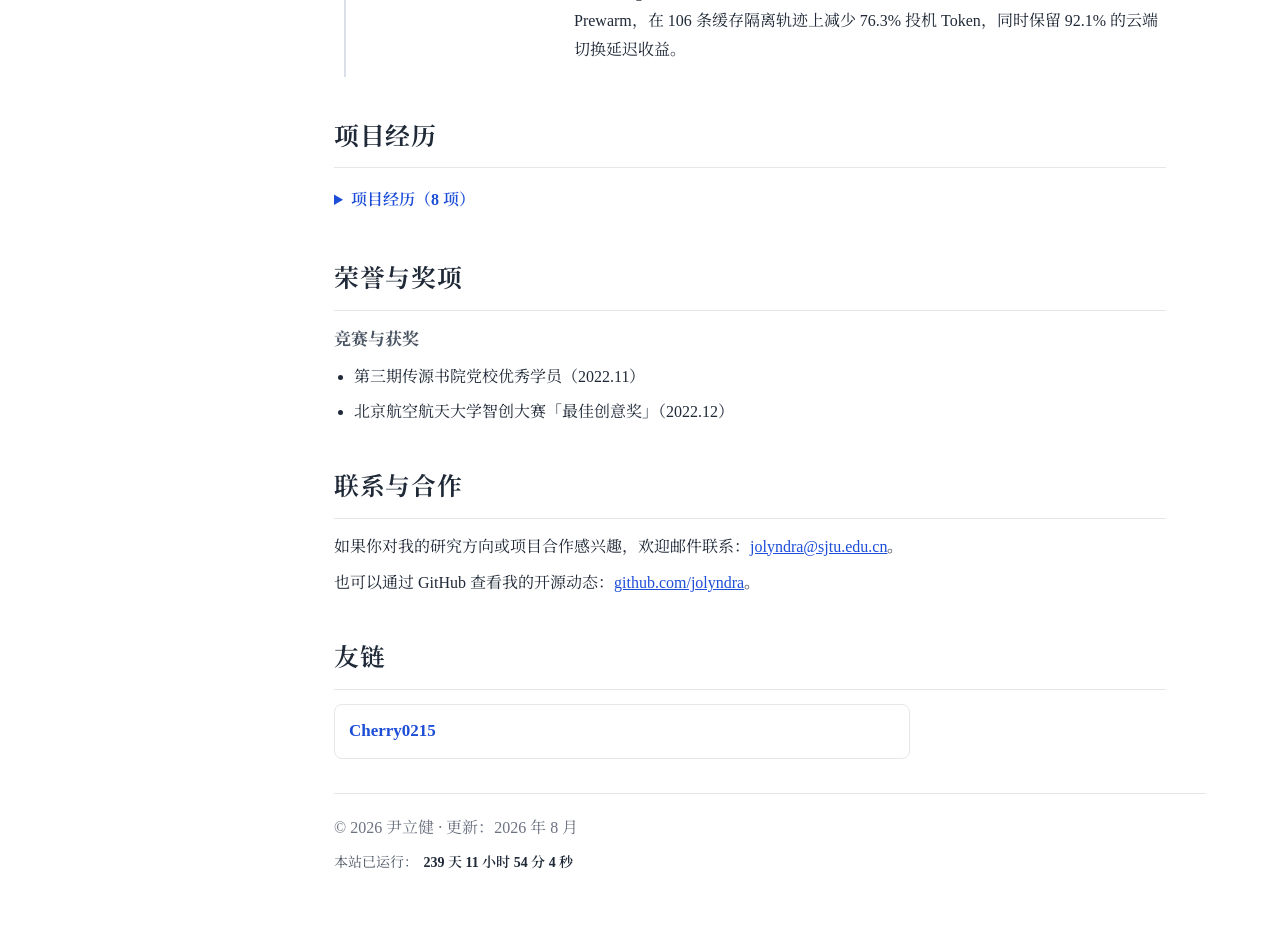
==== commit 32138c0d: "polish academic profile content and layout" ====
--- a/index.html
+++ b/index.html
@@ -17,7 +17,7 @@
       id="meta-og-description"
     />
     <meta property="og:url" content="https://jolyndra.github.io/" id="meta-og-url" />
-    <meta property="og:image" content="https://jolyndra.github.io/avatar.jpg" id="meta-og-image" />
+    <meta property="og:image" content="https://jolyndra.github.io/og.png" id="meta-og-image" />
     <meta property="og:locale" content="zh_CN" id="meta-og-locale" />
     <meta name="twitter:card" content="summary_large_image" />
     <meta name="twitter:title" content="jolyndra · 尹立健" id="meta-twitter-title" />
@@ -26,7 +26,7 @@
       content="上海交通大学计算机学院硕士研究生；研究方向为大模型性能优化、Agentic 与 LLM 基础设施（推理与 Serving、通信与并行等）。"
       id="meta-twitter-description"
     />
-    <meta name="twitter:image" content="https://jolyndra.github.io/avatar.jpg" id="meta-twitter-image" />
+    <meta name="twitter:image" content="https://jolyndra.github.io/og.png" id="meta-twitter-image" />
     <link rel="canonical" href="https://jolyndra.github.io/" id="link-canonical" />
     <title>jolyndra</title>
     <link rel="preconnect" href="https://fonts.googleapis.com" />
@@ -39,7 +39,7 @@
       rel="stylesheet"
       href="https://fonts.googleapis.com/css2?family=Noto+Serif+SC:wght@400;600;700&display=swap"
     />
-    <link rel="stylesheet" href="./styles.css" />
+    <link rel="stylesheet" href="./styles.css?v=20260826" />
     <script>
       try {
         var th = localStorage.getItem("theme");
@@ -62,9 +62,6 @@
     data-site-base="https://jolyndra.github.io"
     data-plausible-domain=""
     data-site-launch="2026-04-11T00:00:00+08:00"
-    data-voyager-ref-ms="1735689600000"
-    data-voyager-ref-km="24180000000"
-    data-voyager-rate-kms="17"
   >
     <a class="skip-link" href="#main-content" id="skip-link" data-i18n="a11y.skip_to_content">跳至主内容</a>
     <div class="top-nav-wrap">
@@ -73,7 +70,7 @@
           <nav class="quick-nav" aria-label="快速跳转">
             <a href="#section-research" data-i18n="nav.research">科研</a>
             <a href="#section-projects" data-i18n="nav.projects">项目</a>
-            <a href="#section-achievements" data-i18n="nav.achievements">成果</a>
+            <a href="#section-achievements" data-i18n="nav.achievements">荣誉</a>
             <a href="#contact" data-i18n="nav.contact">联系</a>
             <a href="#section-friends" data-i18n="nav.friends">友链</a>
           </nav>
@@ -127,10 +124,6 @@
                 </button>
               </li>
               <li class="profile-meta-row">
-                <span class="profile-meta-icon" aria-hidden="true">💻</span>
-                <a class="profile-meta-value" href="https://scholar.google.com" target="_blank" rel="noreferrer" data-i18n="link.scholar">谷歌学术</a>
-              </li>
-              <li class="profile-meta-row">
                 <span class="profile-meta-icon" aria-hidden="true">🔗</span>
                 <button type="button" class="profile-meta-value profile-meta-btn" id="share-open" data-i18n="link.share">
                   分享
@@ -169,11 +162,11 @@
               <ul class="timeline">
                 <li>
                   <span class="time" data-i18n="time.edu">2022.09 - 2026.06</span>
-                  <div data-i18n-html="edu.1"><strong>北京航空航天大学</strong>，软件学院，软件工程专业，本科生<br />GPA 3.52/4.00，均分 86.39</div>
+                  <div data-i18n-html="edu.1"><strong><a href="https://soft.buaa.edu.cn/" target="_blank" rel="noopener noreferrer">北京航空航天大学</a></strong>，软件学院，软件工程专业，本科生<br />GPA 3.52/4.00，均分 86.39</div>
                 </li>
                 <li>
                   <span class="time" data-i18n="time.edu2">2026.09 - 至今</span>
-                  <div data-i18n-html="edu.2"><strong>上海交通大学</strong>，计算机学院，计算机与大数据技术专业，硕士研究生</div>
+                  <div data-i18n-html="edu.2"><strong><a href="https://www.cs.sjtu.edu.cn/" target="_blank" rel="noopener noreferrer">上海交通大学</a></strong>，计算机学院，计算机与大数据技术专业，硕士研究生</div>
                 </li>
               </ul>
             </section>
@@ -210,11 +203,15 @@
                 <li><span class="time" data-i18n="time.p7">2025.04 - 2025.06</span><div data-i18n-html="proj.7"><strong>图书管理系统</strong><br />基于 Spring Boot + Vue 3 的前后端分离课程项目，支持用户认证、图书管理、借阅管理与统计报表。</div></li>
                 <li><span class="time" data-i18n="time.p8">2025.06 - 2025.07</span><div data-i18n-html="proj.8"><strong>科研社交及学习平台</strong><br />KnoWeb：面向科研学习与协作的知识管理平台。主要参与前端「科研项目协作」模块，两轮 Scrum 迭代交付 29 个用户故事。</div></li>
                 </ul>
+                <p class="projects-more">
+                  <span data-i18n="projects.more">更多项目代码：</span>
+                  <a href="https://github.com/jolyndra" target="_blank" rel="noopener noreferrer">github.com/jolyndra</a>
+                </p>
               </details>
             </section>
 
             <section class="section-achievements" id="section-achievements">
-              <h2 data-i18n="sec.achievements">成果与荣誉</h2>
+              <h2 data-i18n="sec.achievements">荣誉与奖项</h2>
               <div class="ach-block">
                 <h3 data-i18n="ach.sub.awards">竞赛与获奖</h3>
                 <ul class="ach-list">
@@ -243,26 +240,6 @@
                     <span class="friend-card-name" data-i18n="friend.cherry.name">Cherry0215</span>
                   </a>
                 </li>
-                <li>
-                  <a
-                    class="friend-card"
-                    href="https://soft.buaa.edu.cn/"
-                    target="_blank"
-                    rel="noopener noreferrer"
-                  >
-                    <span class="friend-card-name" data-i18n="friend.buaa_soft.name">北京航空航天大学软件学院</span>
-                  </a>
-                </li>
-                <li>
-                  <a
-                    class="friend-card"
-                    href="https://www.cs.sjtu.edu.cn/"
-                    target="_blank"
-                    rel="noopener noreferrer"
-                  >
-                    <span class="friend-card-name" data-i18n="friend.sjtu_cs.name">上海交通大学计算机学院</span>
-                  </a>
-                </li>
               </ul>
             </section>
           </main>
@@ -273,12 +250,6 @@
               <span class="site-stats-line">
                 <span data-i18n="stats.uptime_label">本站已运行</span>
                 <strong id="stat-uptime">—</strong>
-              </span>
-            </p>
-            <p class="site-stats site-stats--voyager" aria-label="旅行者1号距离">
-              <span class="site-stats-line">
-                <span data-i18n="stats.voyager_label">旅行者1号距地球：</span>
-                <strong id="stat-voyager">—</strong>
               </span>
             </p>
           </footer>
@@ -315,7 +286,7 @@
 
     <button type="button" class="back-to-top" id="back-to-top" aria-label="回到顶部" hidden></button>
 
-    <script src="./i18n.js"></script>
-    <script src="./script.js"></script>
+    <script src="./i18n.js?v=20260826"></script>
+    <script src="./script.js?v=20260826"></script>
   </body>
 </html>
--- a/styles.css
+++ b/styles.css
@@ -373,6 +373,12 @@
   margin-top: 10px;
 }
 
+.projects-more {
+  margin: 12px 0 0 10px;
+  color: var(--muted);
+  font-size: 0.95rem;
+}
+
 .section-achievements .ach-block + .ach-block { margin-top: 20px; }
 
 .ach-list {
@@ -445,10 +451,6 @@
   color: var(--muted);
 }
 
-.site-stats--voyager {
-  margin-top: 6px;
-}
-
 .site-stats-line {
   display: inline;
 }
@@ -533,6 +535,18 @@
   .share-image-dialog {
     max-width: min(calc(100vw - 24px), calc(100vw - env(safe-area-inset-left, 0px) - env(safe-area-inset-right, 0px) - 24px));
     width: min(520px, 100vw - 24px - env(safe-area-inset-left, 0px) - env(safe-area-inset-right, 0px));
+  }
+}
+
+@media (max-width: 480px) {
+  .quick-nav a[href="#contact"],
+  .quick-nav a[href="#section-friends"] {
+    display: none;
+  }
+
+  .top-nav-inner {
+    padding-top: 10px;
+    padding-bottom: 12px;
   }
 }
 
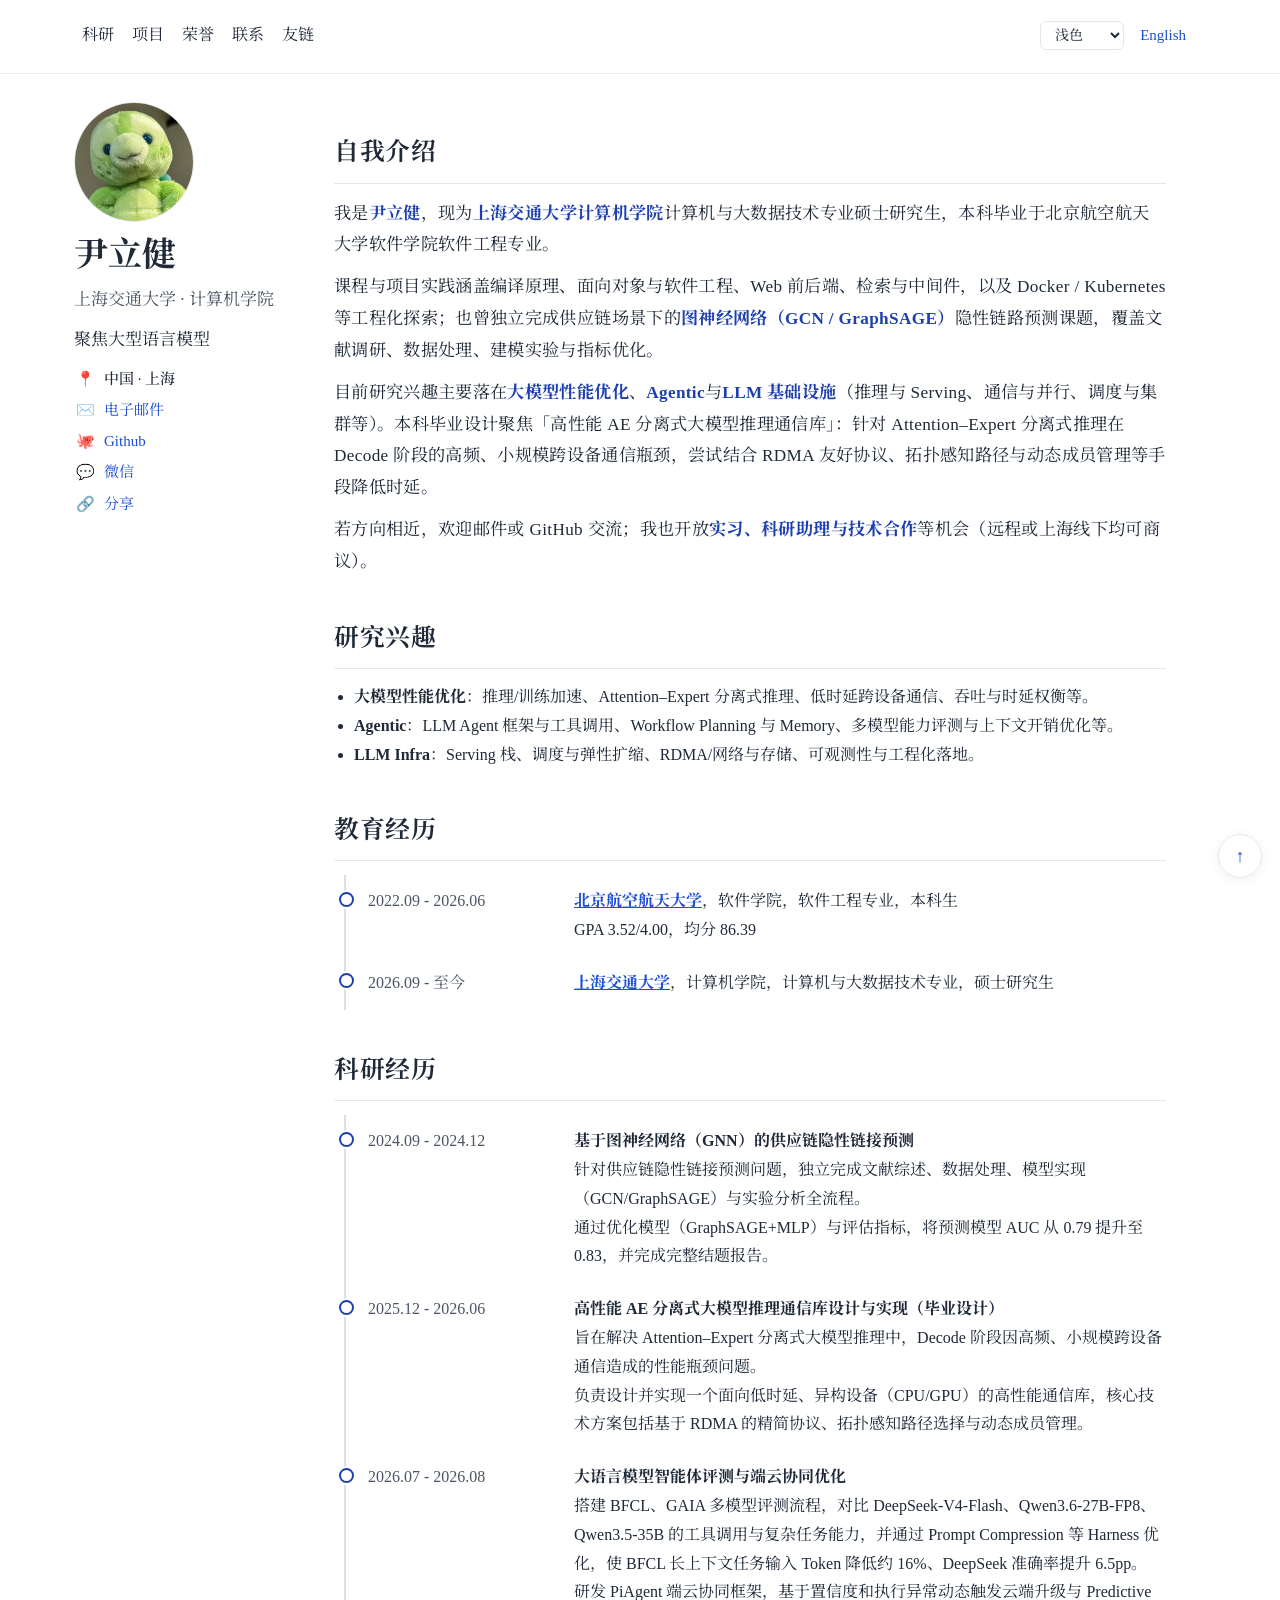
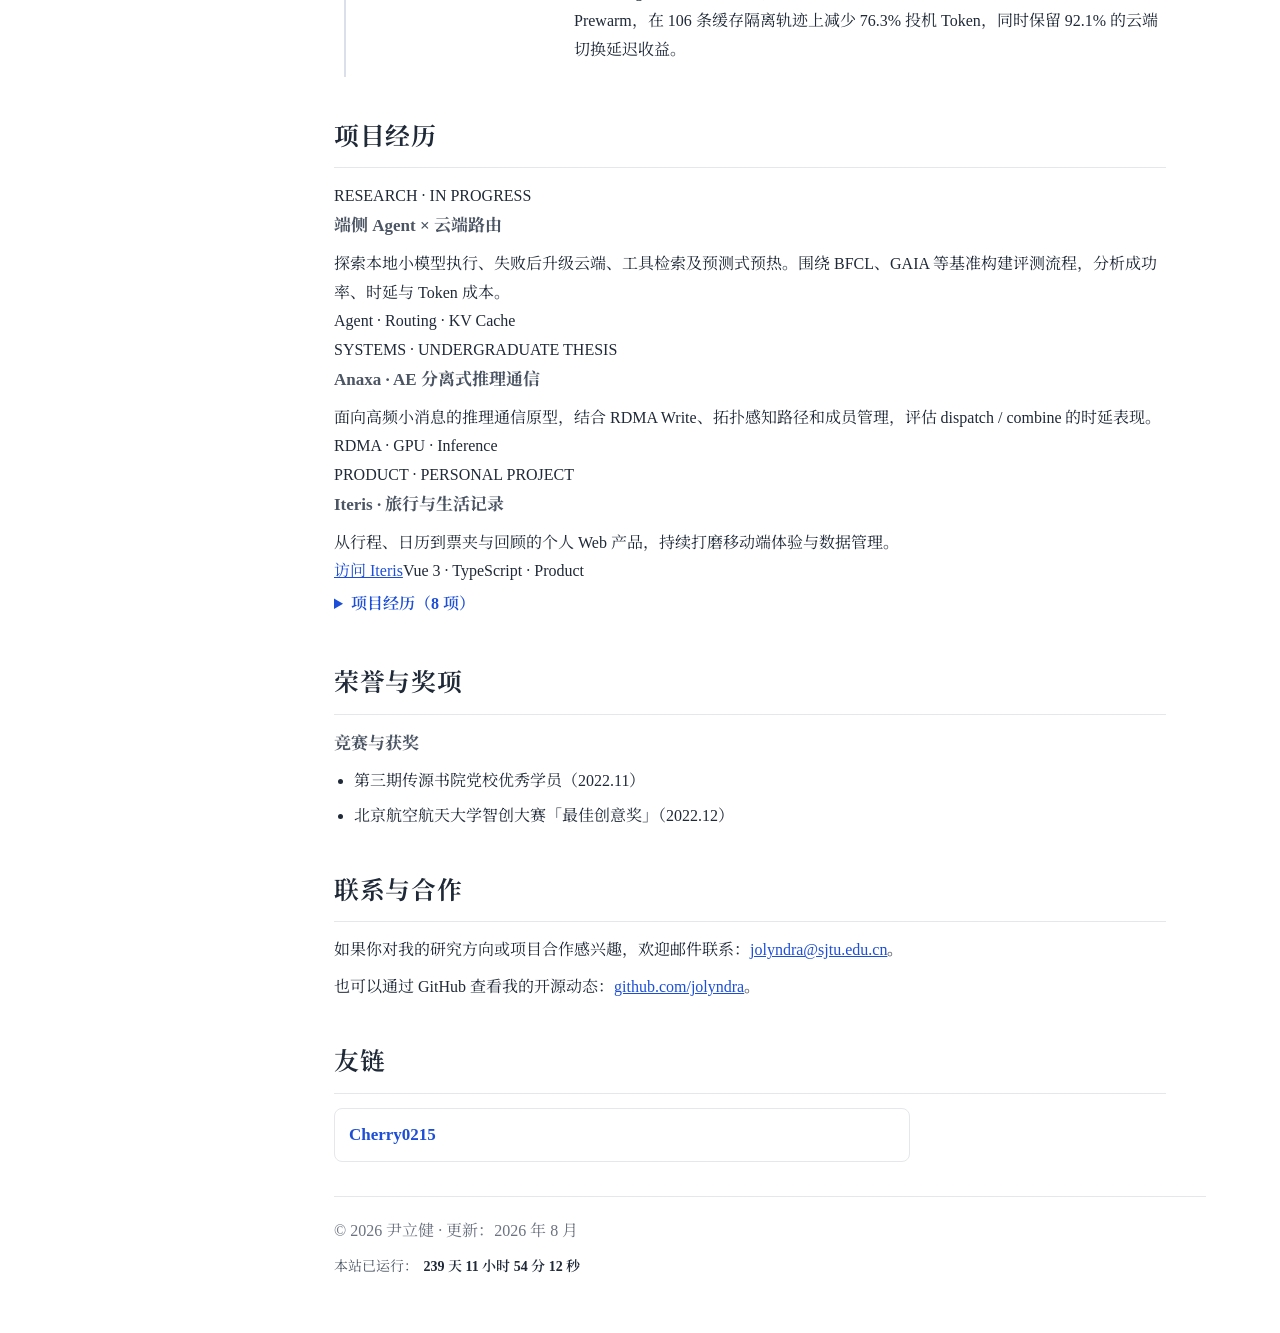
==== commit 32f371a0: "Refresh portfolio focus and featured projects" ====
--- a/index.html
+++ b/index.html
@@ -39,7 +39,7 @@
       rel="stylesheet"
       href="https://fonts.googleapis.com/css2?family=Noto+Serif+SC:wght@400;600;700&display=swap"
     />
-    <link rel="stylesheet" href="./styles.css?v=20260826" />
+    <link rel="stylesheet" href="./styles.css?v=20261123" />
     <script>
       try {
         var th = localStorage.getItem("theme");
@@ -103,7 +103,7 @@
           <div class="profile-body">
             <h1 class="profile-name" data-i18n="profile.name">尹立健</h1>
             <p class="profile-school" data-i18n="profile.school">上海交通大学 · 计算机学院</p>
-            <p class="profile-focus" data-i18n="profile.focus">聚焦大型语言模型</p>
+            <p class="profile-focus" data-i18n="profile.focus">端侧 Agent · LLM Systems</p>
             <ul class="profile-meta" aria-label="地址与联系方式">
               <li class="profile-meta-row">
                 <span class="profile-meta-icon" aria-hidden="true">📍</span>
@@ -142,9 +142,9 @@
                   我是<strong>尹立健</strong>，现为<strong>上海交通大学计算机学院</strong>计算机与大数据技术专业硕士研究生，本科毕业于北京航空航天大学软件学院软件工程专业。
                 </p>
                 <p>
-                  课程与项目涵盖编译、软件工程、Web 与分布式系统等；曾完成供应链场景下图神经网络（GNN）链路预测等科研训练。现阶段聚焦大模型性能优化、Agentic 与 LLM 基础设施，毕业设计为高性能 AE 分离式推理通信库相关课题。
+                  目前关注端侧 Agent 与云端模型协同、模型路由及 KV Cache 优化。我通过可复现的评测和系统实现，探索工具调用的可靠性、推理时延与资源成本之间的权衡。本科毕业设计 Anaxa 则聚焦 AE 分离式推理中的低时延通信。
                 </p>
-                <p>欢迎<strong>实习、科研助理与技术合作</strong>等机会（远程或上海线下可议）。</p>
+                <p>欢迎交流 <strong>Agent 系统、LLM Serving 与推理基础设施</strong>，也期待相关的实习与合作机会。</p>
               </div>
             </section>
 
@@ -152,8 +152,8 @@
               <h2 data-i18n="sec.interests">研究兴趣</h2>
               <ul>
                 <li data-i18n-html="interest.1"><strong>大模型性能优化</strong>：推理/训练加速、Attention–Expert 分离式推理、低时延跨设备通信、吞吐与时延权衡等。</li>
-                <li data-i18n-html="interest.2"><strong>Agentic</strong>：LLM Agent 框架与工具调用、Workflow Planning 与 Memory、多模型能力评测与上下文开销优化等。</li>
-                <li data-i18n-html="interest.3"><strong>LLM Infra</strong>：Serving 栈、调度与弹性扩缩、RDMA/网络与存储、可观测性与工程化落地。</li>
+                <li data-i18n-html="interest.2"><strong>端侧 Agent 与端云协同</strong>：本地模型执行、失败回退、工具调用评测与模型路由。</li>
+                <li data-i18n-html="interest.3"><strong>LLM 基础设施</strong>：KV Cache、Serving 调度、RDMA 通信与系统性能评估。</li>
               </ul>
             </section>
 
@@ -191,8 +191,13 @@
 
             <section id="section-projects">
               <h2 data-i18n="sec.projects">项目经历</h2>
+              <div class="featured-projects">
+                <article class="featured-card"><span class="featured-kicker">RESEARCH · IN PROGRESS</span><h3>端侧 Agent × 云端路由</h3><p>探索本地小模型执行、失败后升级云端、工具检索及预测式预热。围绕 BFCL、GAIA 等基准构建评测流程，分析成功率、时延与 Token 成本。</p><span class="featured-tags">Agent · Routing · KV Cache</span></article>
+                <article class="featured-card"><span class="featured-kicker">SYSTEMS · UNDERGRADUATE THESIS</span><h3>Anaxa · AE 分离式推理通信</h3><p>面向高频小消息的推理通信原型，结合 RDMA Write、拓扑感知路径和成员管理，评估 dispatch / combine 的时延表现。</p><span class="featured-tags">RDMA · GPU · Inference</span></article>
+                <article class="featured-card"><span class="featured-kicker">PRODUCT · PERSONAL PROJECT</span><h3>Iteris · 旅行与生活记录</h3><p>从行程、日历到票夹与回顾的个人 Web 产品，持续打磨移动端体验与数据管理。</p><a href="https://www.jolyndra.top/" target="_blank" rel="noopener noreferrer">访问 Iteris</a><span class="featured-tags">Vue 3 · TypeScript · Product</span></article>
+              </div>
               <details class="projects-details">
-                <summary data-i18n="projects.toggle">项目经历（8 项）</summary>
+                <summary data-i18n="projects.toggle">更多课程与实践项目（8 项）</summary>
                 <ul class="timeline projects-timeline">
                 <li><span class="time" data-i18n="time.p1">2023.08 - 2023.09</span><div data-i18n-html="proj.1"><strong>坤坤快跑小游戏</strong><br />基于 C++ + EasyX 开发的 2D 跑酷小游戏。玩家需要在持续前进过程中躲避障碍、累积分数，并利用能量触发特殊飞行状态。</div></li>
                 <li><span class="time" data-i18n="time.p2">2023.09 - 2023.12</span><div data-i18n-html="proj.2"><strong>SanGuo Crisis 小游戏</strong><br />面向对象程序设计实践项目，基于 Java Swing 的 2D 动作闯关游戏，支持单人/双人模式、角色选择、技能战斗、道具拾取与关卡推进。</div></li>
@@ -245,7 +250,7 @@
           </main>
 
           <footer>
-            <p>© <span id="year"></span> <span class="footer-meta" data-i18n-html="footer.rights">尹立健 · 更新：2026 年 8 月</span></p>
+            <p>© <span id="year"></span> <span class="footer-meta" data-i18n-html="footer.rights">尹立健 · 更新：2026 年 11 月</span></p>
             <p class="site-stats" aria-label="站点统计">
               <span class="site-stats-line">
                 <span data-i18n="stats.uptime_label">本站已运行</span>
